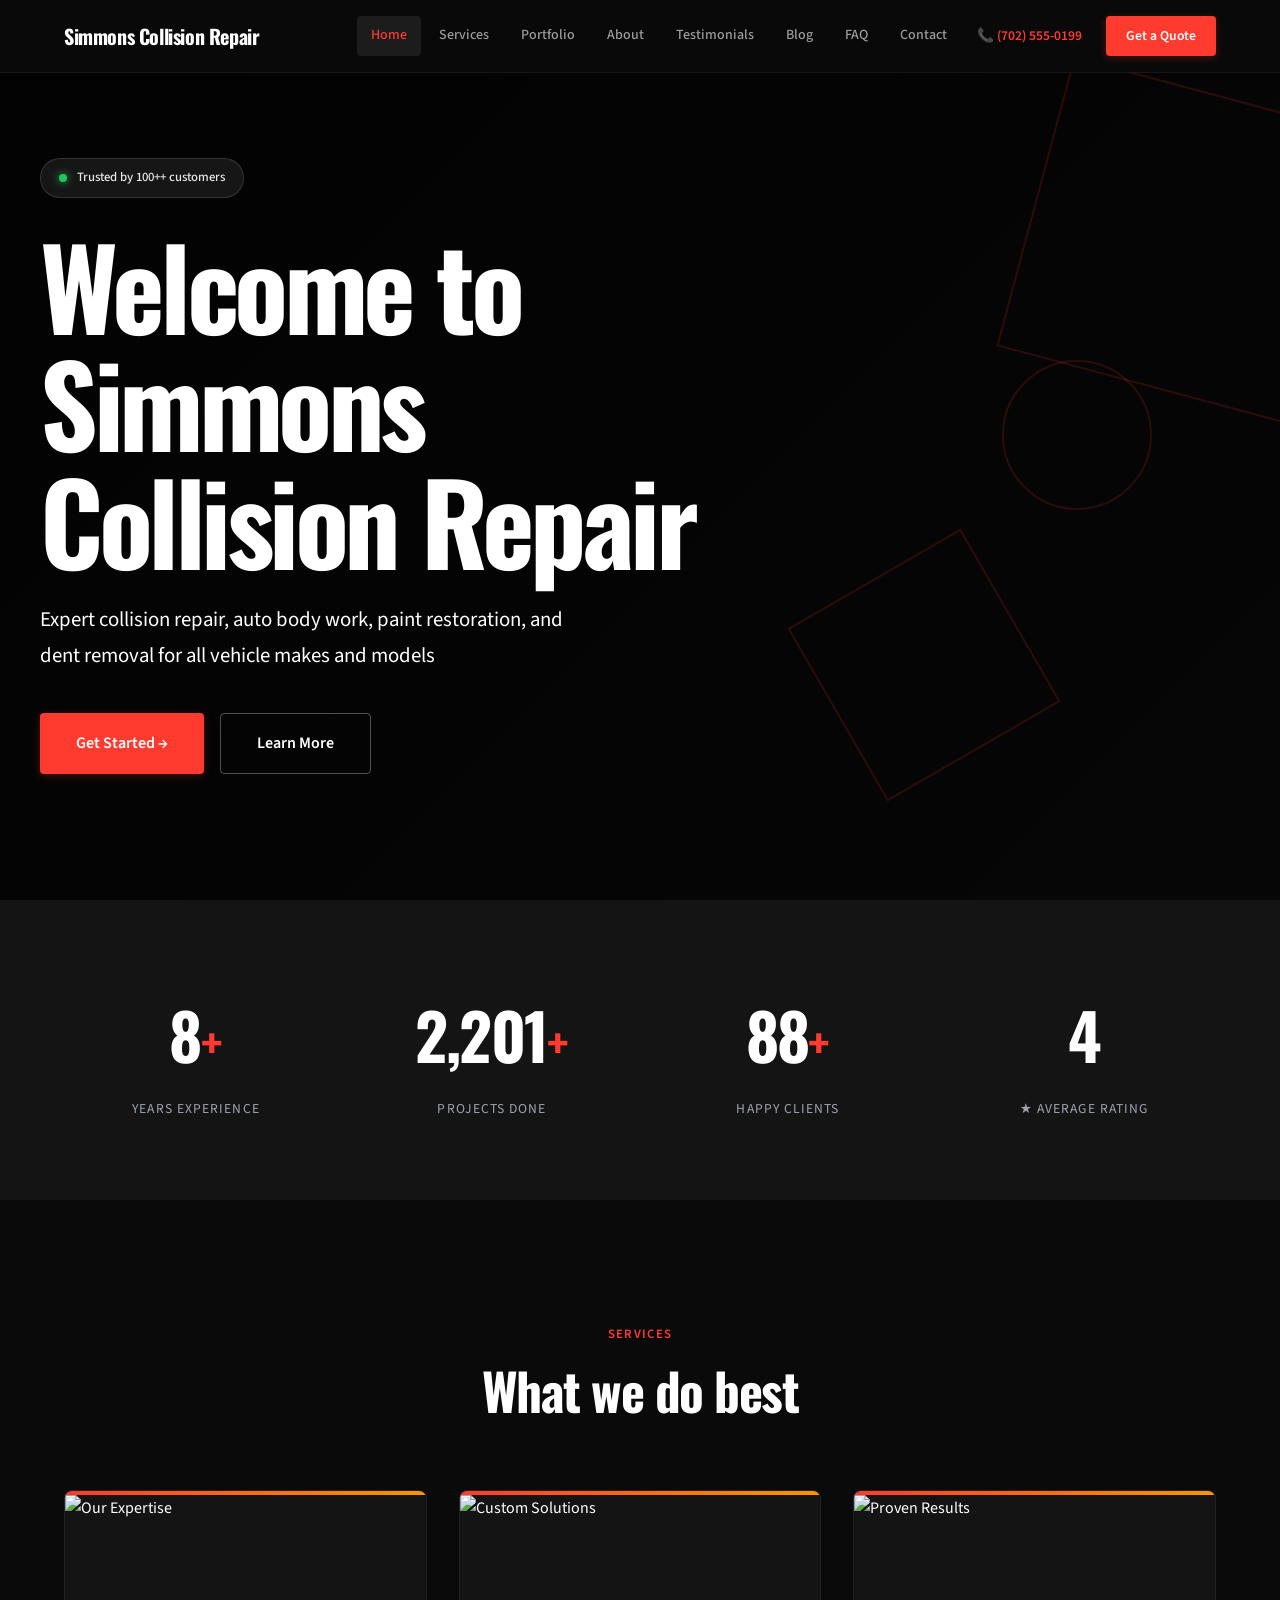
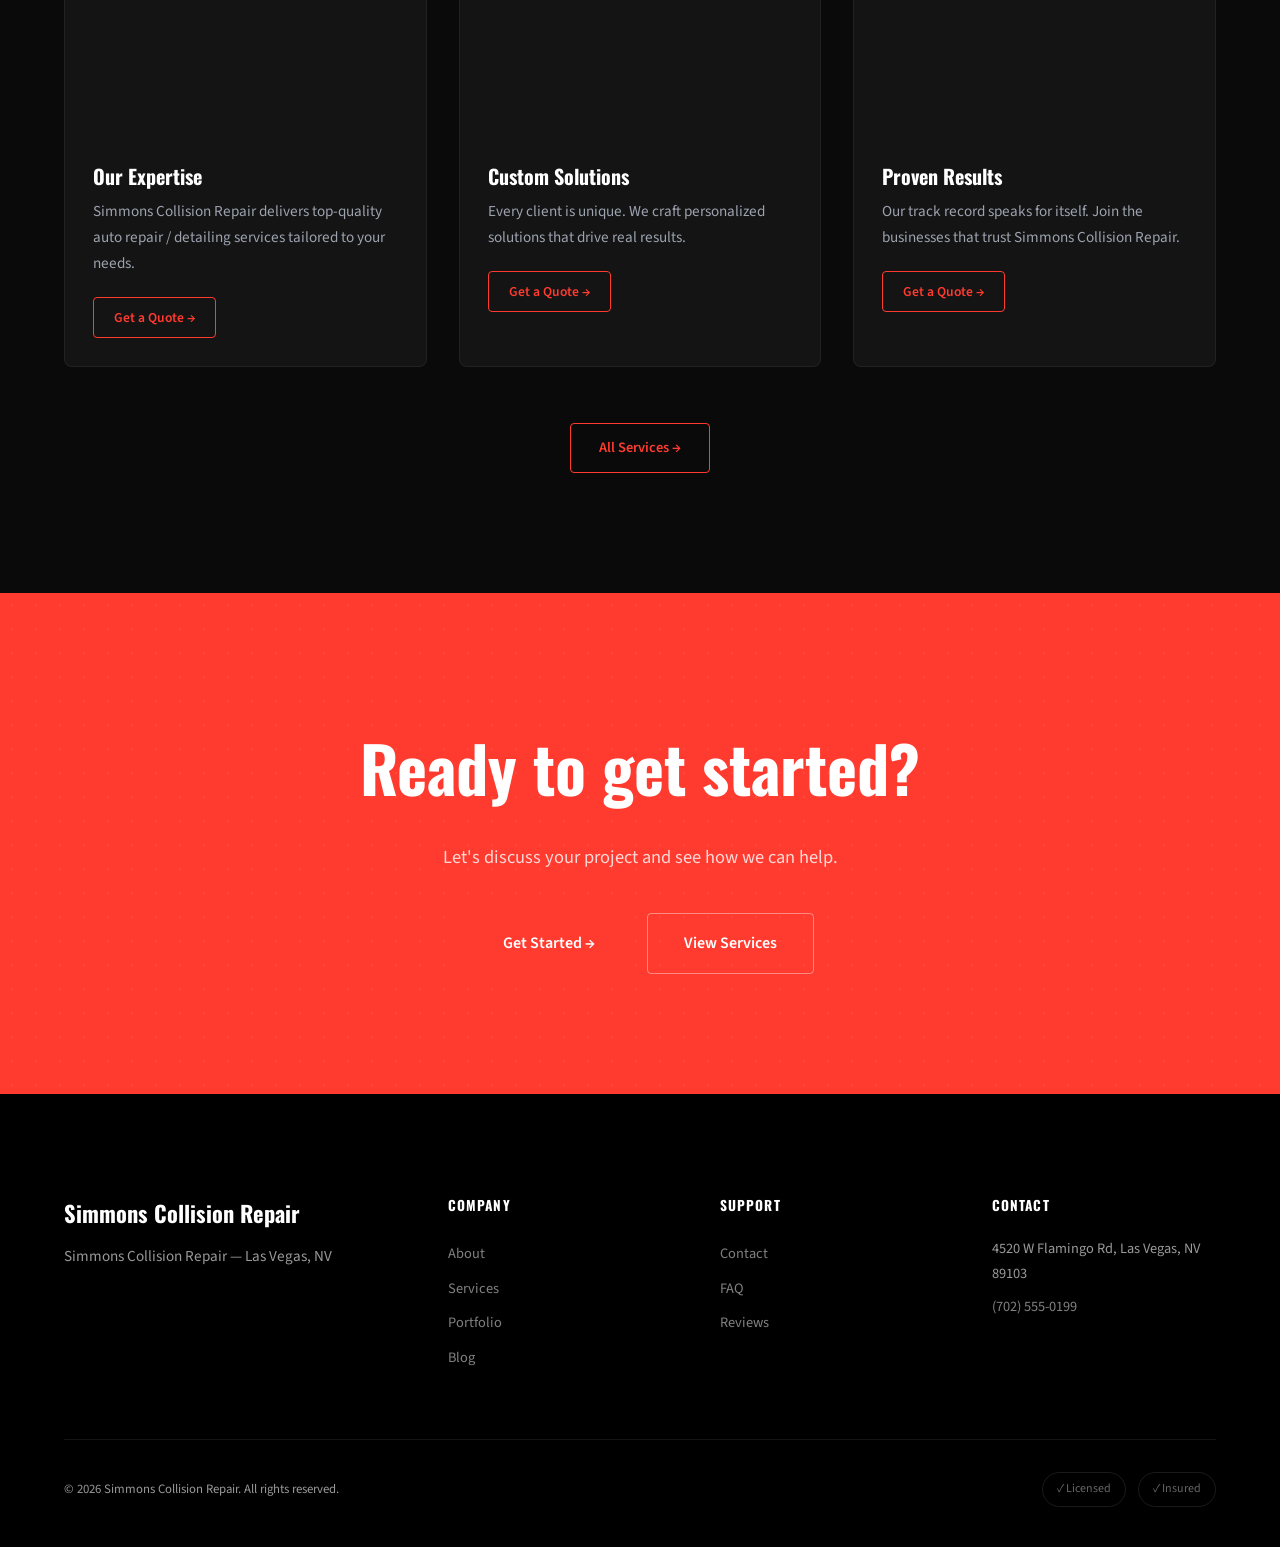
==== index.html @ 761c72a9 "Site build update" ====
<!DOCTYPE html>
<html lang="en" data-personality="bold">
<head>
  <meta charset="UTF-8">
  <meta name="viewport" content="width=device-width, initial-scale=1.0">
  <title>Home | Simmons Collision Repair</title>
  <meta name="description" content="Expert collision repair, auto body work, paint restoration, and dent removal for all vehicle makes and models">
  <meta property="og:title" content="Home | Simmons Collision Repair">
  <meta property="og:description" content="Expert collision repair, auto body work, paint restoration, and dent removal for all vehicle makes and models">
  <meta property="og:image" content="https://images.pexels.com/photos/33814733/pexels-photo-33814733.jpeg?auto=compress&amp;cs=tinysrgb&amp;dpr=2&amp;h=650&amp;w=940">
  <meta property="og:type" content="website">
  <meta name="twitter:card" content="summary_large_image">
  <link rel="preconnect" href="https://fonts.googleapis.com">
  <link rel="preconnect" href="https://fonts.gstatic.com" crossorigin>
  <link href="https://fonts.googleapis.com/css2?family=Oswald:wght@300;400;500;600;700;800;900&family=Source%20Sans%203:wght@300;400;500;600&display=swap" rel="stylesheet">
  <link rel="stylesheet" href="css/styles.css">
  <script type="application/ld+json">
  { "@context":"https://schema.org", "@type":"LocalBusiness",
    "name":"Simmons Collision Repair", "description":"Expert collision repair, auto body work, paint restoration, and dent removal for all vehicle makes and models",
    "address":{"@type":"PostalAddress","streetAddress":"4520 W Flamingo Rd, Las Vegas, NV 89103","addressLocality":"Las Vegas, NV"},"telephone":"(702) 555-0199" }
  </script>
</head>
<body>

  <nav class="nav nav--dark" id="nav">
    <div class="nav__inner">
      <a href="index.html" class="nav__logo">Simmons Collision Repair</a>
      <button class="nav__toggle" id="navToggle" aria-label="Menu">
        <span></span><span></span><span></span>
      </button>
      <div class="nav__menu" id="navMenu">
        <div class="nav__links"><a href="index.html" class="active">Home</a>
            <a href="services.html" class="">Services</a>
            <a href="portfolio.html" class="">Portfolio</a>
            <a href="about.html" class="">About</a>
            <a href="testimonials.html" class="">Testimonials</a>
            <a href="blog.html" class="">Blog</a>
            <a href="faq.html" class="">FAQ</a>
            <a href="contact.html" class="">Contact</a></div>
        <a href="tel:7025550199" class="nav__phone">📞 (702) 555-0199</a>
        <a href="contact.html" class="btn btn--sm btn--primary nav__cta">Get a Quote</a>
      </div>
    </div>
  </nav>

  <section class="hero hero--bold" style="--hero-bg:url('https://images.pexels.com/photos/33814733/pexels-photo-33814733.jpeg?auto=compress&amp;cs=tinysrgb&amp;dpr=2&amp;h=650&amp;w=940')">
    <div class="hero__bg"></div>
    <div class="hero__overlay"></div>
    <div class="hero__geometric"><div></div><div></div><div></div></div>
    <div class="container hero__inner">
      <div class="hero__content">
        <div class="hero__badge reveal"><span class="hero__badge-dot"></span>Trusted by 100++ customers</div>
        <h1 class="hero__title reveal">Welcome to Simmons Collision Repair</h1>
        <p class="hero__subtitle reveal">Expert collision repair, auto body work, paint restoration, and dent removal for all vehicle makes and models</p>
        <div class="hero__actions reveal">
          <a href="contact.html" class="btn btn--primary btn--lg">Get Started →</a>
          <a href="services.html" class="btn btn--ghost btn--lg">Learn More</a>
        </div>
      </div>
    </div>
  </section>

  <section class="stats ">
    <div class="container">
      <div class="stats__grid">
        <div class="stats__item reveal">
          <span class="stats__number" data-count="10">0</span><span class="stats__plus">+</span>
          <span class="stats__label">Years Experience</span>
        </div>
        <div class="stats__item reveal">
          <span class="stats__number" data-count="2500">0</span><span class="stats__plus">+</span>
          <span class="stats__label">Projects Done</span>
        </div>
        <div class="stats__item reveal">
          <span class="stats__number" data-count="100">0</span><span class="stats__plus">+</span>
          <span class="stats__label">Happy Clients</span>
        </div>
        <div class="stats__item reveal">
          <span class="stats__number" data-count="5.0">0</span>
          <span class="stats__label">★ Average Rating</span>
        </div>
      </div>
    </div>
  </section>
  <section class="section">
    <div class="container">
      <div class="section__header"><span class="section__badge reveal">Services</span>
        <h2 class="section__title reveal">What we do best</h2></div>
      <div class="grid grid--3">
            <div class="card reveal">
              <div class="card__accent"></div>
              <img src="https://images.pexels.com/photos/18136808/pexels-photo-18136808.jpeg?auto=compress&amp;cs=tinysrgb&amp;h=350" alt="Our Expertise" class="card__img" loading="lazy">
              <div class="card__body">
                <h3 class="card__title">Our Expertise</h3>
                <p class="card__text">Simmons Collision Repair delivers top-quality auto repair / detailing services tailored to your needs.</p>
                <a href="contact.html" class="btn btn--sm btn--outline">Get a Quote →</a>
              </div>
            </div>
            <div class="card reveal">
              <div class="card__accent"></div>
              <img src="https://images.pexels.com/photos/8986148/pexels-photo-8986148.jpeg?auto=compress&amp;cs=tinysrgb&amp;h=350" alt="Custom Solutions" class="card__img" loading="lazy">
              <div class="card__body">
                <h3 class="card__title">Custom Solutions</h3>
                <p class="card__text">Every client is unique. We craft personalized solutions that drive real results.</p>
                <a href="contact.html" class="btn btn--sm btn--outline">Get a Quote →</a>
              </div>
            </div>
            <div class="card reveal">
              <div class="card__accent"></div>
              <img src="https://images.pexels.com/photos/4294075/pexels-photo-4294075.jpeg?auto=compress&amp;cs=tinysrgb&amp;h=350" alt="Proven Results" class="card__img" loading="lazy">
              <div class="card__body">
                <h3 class="card__title">Proven Results</h3>
                <p class="card__text">Our track record speaks for itself. Join the businesses that trust Simmons Collision Repair.</p>
                <a href="contact.html" class="btn btn--sm btn--outline">Get a Quote →</a>
              </div>
            </div></div>
      <div class="section__cta reveal"><a href="services.html" class="btn btn--outline">All Services →</a></div>
    </div>
  </section>


  <section class="cta-block">
    <div class="cta-block__pattern"></div>
    <div class="container cta-block__inner">
      <h2 class="cta-block__title reveal">Ready to get started?</h2>
      <p class="cta-block__text reveal">Let's discuss your project and see how we can help.</p>
      <div class="cta-block__buttons reveal">
        <a href="contact.html" class="btn btn--primary btn--lg">Get Started →</a>
        <a href="services.html" class="btn btn--outline-white btn--lg">View Services</a>
      </div>
    </div>
  </section>

  <footer class="footer">
    <div class="container">
      <div class="footer__top">
        <div class="footer__brand">
          <a href="index.html" class="footer__logo">Simmons Collision Repair</a>
          <p class="footer__tagline">Simmons Collision Repair — Las Vegas, NV</p>
          
        </div>
        <div class="footer__col">
          <h4>Company</h4>
          <a href="about.html">About</a><a href="services.html">Services</a>
          <a href="portfolio.html">Portfolio</a><a href="blog.html">Blog</a>
        </div>
        <div class="footer__col">
          <h4>Support</h4>
          <a href="contact.html">Contact</a><a href="faq.html">FAQ</a>
          <a href="testimonials.html">Reviews</a>
        </div>
        <div class="footer__col">
          <h4>Contact</h4>
          <p>4520 W Flamingo Rd, Las Vegas, NV 89103</p>
          <p><a href="tel:7025550199" class="footer__phone">(702) 555-0199</a></p>
        </div>
      </div>
      
      <div class="footer__bottom">
        <p>&copy; 2026 Simmons Collision Repair. All rights reserved.</p>
        <div class="footer__badges"><span class="badge">✓ Licensed</span><span class="badge">✓ Insured</span></div>
      </div>
    </div>
  </footer>
  <script src="js/main.js"></script>
</body>
</html>
---- css/styles.css ----
*, *::before, *::after { box-sizing: border-box; margin: 0; padding: 0; }
:root {
  --primary: #FF3B30; --secondary: #1A1A1A; --accent: #FF9500;
  --bg: #0A0A0A; --surface: #141414; --surface-alt: #1E1E1E;
  --text: #FFFFFF; --text-muted: #9CA3AF; --text-light: #6B7280;
  --hero-bg-color: #000000; --hero-text: #FFFFFF;
  --radius: 4px; --radius-lg: 8px;
  --font-display: 'Oswald', system-ui, sans-serif;
  --font-body: 'Source Sans 3', system-ui, sans-serif;
  --display-weight: 900; --body-weight: 400;
  --headline-size: clamp(3.5rem, 9vw, 7rem);
  --section-padding: 120px;
  --transition: 0.3s cubic-bezier(0.4, 0, 0.2, 1);
  --shadow-sm: 0 1px 3px rgba(0,0,0,0.3);
  --shadow-md: 0 4px 16px rgba(0,0,0,0.4);
  --shadow-lg: 0 12px 40px rgba(0,0,0,0.5);
  --shadow-xl: 0 24px 64px rgba(0,0,0,0.6);
}
html { scroll-behavior: smooth; }
body { font-family: var(--font-body); font-weight: var(--body-weight); color: var(--text); background: var(--bg); line-height: 1.7; -webkit-font-smoothing: antialiased; overflow-x: hidden; }
.container { max-width: 1200px; margin: 0 auto; padding: 0 24px; }
.container--sm { max-width: 800px; }

/* NAV */
.nav { position: fixed; top: 0; left: 0; right: 0; z-index: 1000; background: rgba(10,10,10,0.9); backdrop-filter: blur(20px); border-bottom: 1px solid rgba(255,255,255,0.06); transition: var(--transition); }
.nav.scrolled { box-shadow: 0 1px 12px rgba(0,0,0,0.4); }
.nav__inner { max-width: 1200px; margin: 0 auto; padding: 0 24px; display: flex; align-items: center; justify-content: space-between; height: 72px; }
.nav__logo { font-family: var(--font-display); font-weight: var(--display-weight); font-size: 1.25rem; color: #fff; text-decoration: none; letter-spacing: -0.02em; }
.nav__menu { display: flex; align-items: center; gap: 8px; }
.nav__links { display: flex; gap: 4px; }
.nav__links a { font-weight: 500; font-size: 0.875rem; color: rgba(255,255,255,0.6); text-decoration: none; padding: 8px 14px; border-radius: var(--radius); transition: var(--transition); }
.nav__links a:hover { color: #fff; background: rgba(255,255,255,0.06); }
.nav__links a.active { color: var(--primary); background: rgba(255,255,255,0.08); }
.nav__cta { margin-left: 16px; }
.nav__toggle { display: none; flex-direction: column; gap: 5px; background: none; border: none; cursor: pointer; padding: 8px; z-index: 1001; }
.nav__toggle span { display: block; width: 22px; height: 2px; background: #fff; transition: var(--transition); border-radius: 2px; }
.nav__toggle.active span:nth-child(1) { transform: rotate(45deg) translate(5px,5px); }
.nav__toggle.active span:nth-child(2) { opacity: 0; }
.nav__toggle.active span:nth-child(3) { transform: rotate(-45deg) translate(5px,-5px); }

/* HERO BASE */
.hero { min-height: 100vh; display: flex; align-items: center; position: relative; overflow: hidden; padding-top: 72px; }
.hero__bg { position: absolute; inset: 0; background-image: var(--hero-bg); background-size: cover; background-position: center; }
.hero__overlay { position: absolute; inset: 0; background: linear-gradient(135deg, rgba(0,0,0,0.75), rgba(0,0,0,0.4)); }
.hero__inner { position: relative; z-index: 2; padding: 80px 0 120px; width: 100%; }
.hero__content { max-width: 720px; }
.hero__badge { display: inline-flex; align-items: center; gap: 10px; padding: 8px 18px; border-radius: 100px; font-size: 0.8rem; font-weight: 500; margin-bottom: 28px; }
.hero__badge-dot { width: 8px; height: 8px; background: #22c55e; border-radius: 50%; box-shadow: 0 0 8px #22c55e; animation: pulse 2s infinite; }
@keyframes pulse { 0%,100% { opacity:1; } 50% { opacity:0.4; } }
.hero__title { font-family: var(--font-display); font-size: var(--headline-size); font-weight: var(--display-weight); line-height: 1.05; letter-spacing: -0.04em; margin-bottom: 24px; }
.hero__subtitle { font-size: clamp(1.1rem, 2vw, 1.3rem); line-height: 1.7; margin-bottom: 40px; max-width: 560px; }
.hero__actions { display: flex; gap: 16px; flex-wrap: wrap; }
.hero__divider { width: 48px; height: 2px; background: var(--accent); margin-bottom: 24px; }

/* HERO VARIANTS */
.hero--bold .hero__title, .hero--bold .hero__subtitle { color: #fff; }
.hero--bold .hero__badge { background: rgba(255,255,255,0.08); border: 1px solid rgba(255,255,255,0.12); color: rgba(255,255,255,0.9); }
.hero--bold .hero__geometric { position: absolute; inset: 0; z-index: 1; overflow: hidden; }
.hero--bold .hero__geometric div { position: absolute; border: 2px solid var(--primary); opacity: 0.15; }
.hero--bold .hero__geometric div:nth-child(1) { width: 300px; height: 300px; top: 10%; right: -50px; transform: rotate(15deg); }
.hero--bold .hero__geometric div:nth-child(2) { width: 200px; height: 200px; bottom: 15%; right: 20%; transform: rotate(-30deg); }
.hero--bold .hero__geometric div:nth-child(3) { width: 150px; height: 150px; top: 40%; right: 10%; border-radius: 50%; }

.hero--elegant { background: var(--hero-bg-color); min-height: 90vh; }
.hero--elegant .hero__inner--split { display: grid; grid-template-columns: 1fr 1fr; gap: 80px; align-items: center; }
.hero--elegant .hero__title { color: var(--hero-text); font-weight: 600; letter-spacing: -0.03em; }
.hero--elegant .hero__subtitle { color: var(--text-muted); }
.hero--elegant .hero__media img { width: 100%; border-radius: var(--radius-lg); object-fit: cover; aspect-ratio: 3/4; }

.hero--friendly { background: var(--hero-bg-color); }
.hero--friendly .hero__title { color: var(--hero-text); }
.hero--friendly .hero__subtitle { color: var(--text-muted); margin-left: auto; margin-right: auto; }
.hero--friendly .hero__badge { background: var(--surface); border: 1px solid rgba(0,0,0,0.08); color: var(--text); font-size: 1rem; padding: 10px 24px; border-radius: var(--radius-lg); }
.hero--friendly .hero__shapes { position: absolute; inset: 0; overflow: hidden; z-index: 0; }
.hero--friendly .hero__shapes div { position: absolute; border-radius: 50%; opacity: 0.08; }
.hero--friendly .hero__shapes div:nth-child(1) { width: 400px; height: 400px; background: var(--primary); top: -100px; right: -100px; }
.hero--friendly .hero__shapes div:nth-child(2) { width: 300px; height: 300px; background: var(--secondary); bottom: -50px; left: -80px; }
.hero--friendly .hero__shapes div:nth-child(3) { width: 200px; height: 200px; background: var(--accent); top: 50%; left: 60%; }

.hero--modern { background: var(--hero-bg-color); }
.hero--modern .hero__mesh { position: absolute; inset: 0; background: radial-gradient(at 30% 20%, color-mix(in srgb, var(--primary) 8%, transparent) 0%, transparent 60%), radial-gradient(at 70% 80%, color-mix(in srgb, var(--accent) 6%, transparent) 0%, transparent 50%); }
.hero--modern .hero__title { color: var(--hero-text); }
.hero--modern .hero__subtitle { color: var(--text-muted); margin-left: auto; margin-right: auto; }
.hero--modern .hero__badge { background: var(--surface); border: 1px solid rgba(0,0,0,0.08); color: var(--text-muted); }

.hero--trustworthy .hero__title { color: #fff; }
.hero--trustworthy .hero__subtitle { color: rgba(255,255,255,0.8); }
.hero--trustworthy .hero__badges-strip { display: flex; gap: 12px; flex-wrap: wrap; margin-bottom: 28px; }
.trust-badge { background: rgba(255,255,255,0.1); border: 1px solid rgba(255,255,255,0.2); color: rgba(255,255,255,0.9); padding: 6px 16px; border-radius: 4px; font-size: 0.8rem; font-weight: 600; }

.hero--energetic .hero__gradient-overlay { position: absolute; inset: 0; background: linear-gradient(135deg, rgba(220,38,38,0.6), rgba(124,58,237,0.4), rgba(0,0,0,0.8)); }
.hero--energetic .hero__diagonal { position: absolute; bottom: -2px; left: 0; right: 0; height: 120px; background: var(--bg); clip-path: polygon(0 100%, 100% 0, 100% 100%); z-index: 3; }
.hero--energetic .hero__title { color: #fff; text-transform: uppercase; letter-spacing: -0.02em; }
.hero--energetic .hero__subtitle { color: rgba(255,255,255,0.7); }
.hero--energetic .hero__badge { background: rgba(255,255,255,0.08); border: 1px solid rgba(255,255,255,0.15); color: rgba(255,255,255,0.9); letter-spacing: 0.15em; text-transform: uppercase; font-size: 0.75rem; }
.btn--glow { box-shadow: 0 0 30px color-mix(in srgb, var(--primary) 40%, transparent); }
.btn--glow:hover { box-shadow: 0 0 50px color-mix(in srgb, var(--primary) 60%, transparent); }

/* BUTTONS */
.btn { display: inline-flex; align-items: center; justify-content: center; padding: 12px 28px; border-radius: var(--radius); font-family: var(--font-body); font-weight: 600; font-size: 0.9rem; text-decoration: none; transition: all 0.25s; cursor: pointer; border: none; min-height: 44px; white-space: nowrap; }
.btn--sm { padding: 8px 20px; font-size: 0.85rem; min-height: 36px; }
.btn--lg { padding: 16px 36px; font-size: 1rem; min-height: 52px; }
.btn--full { width: 100%; }
.btn--primary { background: var(--primary); color: #fff; box-shadow: 0 2px 8px color-mix(in srgb, var(--primary) 25%, transparent); }
.btn--primary:hover { filter: brightness(1.1); transform: translateY(-2px); box-shadow: 0 8px 24px color-mix(in srgb, var(--primary) 35%, transparent); }
.btn--ghost { background: transparent; color: #fff; border: 1.5px solid rgba(255,255,255,0.3); }
.btn--ghost:hover { background: rgba(255,255,255,0.1); border-color: rgba(255,255,255,0.5); }
.btn--outline { background: transparent; color: var(--primary); border: 1.5px solid var(--primary); }
.btn--outline:hover { background: var(--primary); color: #fff; }
.btn--outline-white { background: transparent; color: #fff; border: 1.5px solid rgba(255,255,255,0.4); }
.btn--outline-white:hover { background: rgba(255,255,255,0.15); border-color: #fff; }

/* SECTIONS */
.section { padding: var(--section-padding) 0; }
.section--alt { background: var(--surface-alt); }
.section__header { text-align: center; max-width: 640px; margin: 0 auto 72px; }
.section__badge { display: inline-block; font-size: 0.8rem; font-weight: 600; text-transform: uppercase; letter-spacing: 0.1em; color: var(--primary); margin-bottom: 16px; }
.section__title { font-family: var(--font-display); font-size: clamp(2.2rem, 4vw, 3.5rem); font-weight: var(--display-weight); letter-spacing: -0.03em; line-height: 1.1; margin-bottom: 20px; }
.section__cta { text-align: center; margin-top: 56px; }
.page-hero { padding: 160px 0 80px; background: var(--surface-alt); border-bottom: 1px solid rgba(255,255,255,0.06); }
.page-hero__title { font-family: var(--font-display); font-size: clamp(2.8rem, 5vw, 4.5rem); font-weight: var(--display-weight); letter-spacing: -0.04em; line-height: 1.05; margin-top: 12px; }
.page-hero__subtitle { color: var(--text-muted); font-size: 1.2rem; margin-top: 16px; max-width: 600px; line-height: 1.7; }

/* GRID */
.grid { display: grid; gap: 32px; }
.grid--2 { grid-template-columns: repeat(auto-fit, minmax(340px, 1fr)); }
.grid--3 { grid-template-columns: repeat(auto-fit, minmax(300px, 1fr)); }

/* CARDS */
.card { background: var(--surface); border-radius: var(--radius-lg); overflow: hidden; border: 1px solid rgba(255,255,255,0.06); transition: transform 0.4s cubic-bezier(0.4,0,0.2,1), box-shadow 0.4s; }
.card:hover { transform: translateY(-8px); box-shadow: var(--shadow-xl); }
.card__accent { height: 4px; background: linear-gradient(90deg, var(--primary), var(--accent)); }
.card__img, .card__img-wrap img { width: 100%; height: 240px; object-fit: cover; display: block; }
.card__body { padding: 28px; }
.card__category { display: inline-block; font-size: 0.75rem; font-weight: 600; text-transform: uppercase; letter-spacing: 0.08em; color: var(--primary); margin-bottom: 12px; }
.card__title { font-family: var(--font-display); font-size: 1.25rem; font-weight: 700; margin-bottom: 10px; line-height: 1.3; }
.card__text { color: var(--text-muted); font-size: 0.95rem; margin-bottom: 20px; line-height: 1.7; }
.card__meta { font-size: 0.8rem; color: var(--text-light); }

/* STATS */
.stats { background: var(--surface); padding: 80px 0; }
.stats--dark { background: #0a0a0a; color: #fff; }
.stats--dark .stats__number { color: #fff; }
.stats--dark .stats__label { color: rgba(255,255,255,0.5); }
.stats__grid { display: grid; grid-template-columns: repeat(4, 1fr); gap: 32px; }
.stats__item { text-align: center; }
.stats__number { font-family: var(--font-display); font-size: clamp(2.5rem, 5vw, 4rem); font-weight: var(--display-weight); letter-spacing: -0.03em; display: inline; }
.stats__plus { font-family: var(--font-display); font-size: clamp(2rem, 4vw, 3rem); font-weight: var(--display-weight); color: var(--primary); }
.stats__label { font-size: 0.85rem; color: var(--text-muted); text-transform: uppercase; letter-spacing: 0.08em; margin-top: 8px; display: block; }

/* TESTIMONIALS */
.testimonials__list { display: grid; gap: 24px; max-width: 800px; margin: 0 auto; }
.testimonial { padding: 36px; background: var(--surface); border-radius: var(--radius-lg); border: 1px solid rgba(255,255,255,0.06); position: relative; transition: transform 0.3s, box-shadow 0.3s; }
.testimonial:hover { transform: translateY(-4px); box-shadow: var(--shadow-lg); }
.testimonial--full { background: var(--surface-alt); }
.testimonial__quote { font-family: Georgia, serif; font-size: 4rem; color: var(--primary); opacity: 0.2; line-height: 1; position: absolute; top: 16px; right: 28px; }
.testimonial__stars { color: var(--accent); font-size: 1rem; margin-bottom: 16px; letter-spacing: 2px; }
.testimonial__text { font-size: 1rem; line-height: 1.7; margin-bottom: 24px; font-style: italic; }
.testimonial__author { display: flex; align-items: center; gap: 14px; }
.testimonial__avatar { width: 44px; height: 44px; border-radius: 50%; background: var(--primary); color: #fff; display: flex; align-items: center; justify-content: center; font-weight: 700; font-size: 1.1rem; }
.testimonial__name { font-weight: 600; font-size: 0.95rem; }
.testimonial__role { font-size: 0.8rem; color: var(--text-muted); }

/* SERVICE DETAIL */
.service-detail__list { display: flex; flex-direction: column; gap: 100px; }
.service-detail { display: grid; grid-template-columns: 1fr 1fr; gap: 64px; align-items: center; }
.service-detail:nth-child(even) { direction: rtl; }
.service-detail:nth-child(even) > * { direction: ltr; }
.service-detail__img img { width: 100%; border-radius: var(--radius-lg); object-fit: cover; aspect-ratio: 4/3; box-shadow: var(--shadow-lg); }
.service-detail__content h2 { font-family: var(--font-display); font-size: 2rem; font-weight: var(--display-weight); margin-bottom: 16px; }
.service-detail__content p { color: var(--text-muted); line-height: 1.8; margin-bottom: 28px; }

/* SPLIT */
.split { display: grid; grid-template-columns: 1fr 1fr; gap: 80px; align-items: center; }
.split--reverse { direction: rtl; }
.split--reverse > * { direction: ltr; }
.split__media img { width: 100%; border-radius: var(--radius-lg); object-fit: cover; aspect-ratio: 4/3; box-shadow: var(--shadow-lg); }
.split__title { font-family: var(--font-display); font-size: clamp(1.8rem, 3vw, 2.5rem); font-weight: var(--display-weight); margin-bottom: 20px; }
.split__text { color: var(--text-muted); line-height: 1.8; margin-bottom: 32px; font-size: 1.05rem; }

/* CTA BLOCK */
.cta-block { background: var(--primary); padding: var(--section-padding) 0; position: relative; overflow: hidden; }
.cta-block__pattern { position: absolute; inset: 0; background-image: radial-gradient(rgba(255,255,255,0.06) 1px, transparent 1px); background-size: 24px 24px; }
.cta-block__inner { position: relative; text-align: center; }
.cta-block__title { font-family: var(--font-display); font-size: clamp(2.5rem, 5vw, 4rem); font-weight: var(--display-weight); color: #fff; margin-bottom: 20px; }
.cta-block__text { color: rgba(255,255,255,0.8); font-size: 1.15rem; max-width: 560px; margin: 0 auto 40px; line-height: 1.7; }
.cta-block__buttons { display: flex; gap: 16px; justify-content: center; flex-wrap: wrap; }

/* FAQ */
.faq__list { display: flex; flex-direction: column; gap: 8px; }
.faq { border: 1px solid rgba(255,255,255,0.08); border-radius: var(--radius-lg); overflow: hidden; }
.faq__question { width: 100%; padding: 22px 28px; display: flex; justify-content: space-between; align-items: center; background: var(--surface); border: none; cursor: pointer; text-align: left; font-family: var(--font-body); font-size: 1rem; font-weight: 600; color: var(--text); transition: background 0.2s; }
.faq__question:hover { background: var(--surface-alt); }
.faq__icon { transition: transform 0.3s; flex-shrink: 0; margin-left: 16px; }
.faq.open .faq__icon { transform: rotate(180deg); }
.faq__answer { max-height: 0; overflow: hidden; transition: max-height 0.4s ease, padding 0.4s ease; background: var(--surface); }
.faq.open .faq__answer { max-height: 300px; padding: 0 28px 22px; }
.faq__answer p { color: var(--text-muted); line-height: 1.7; }

/* CONTACT */
.contact-grid { display: grid; grid-template-columns: 1.3fr 0.7fr; gap: 64px; align-items: start; }
.contact-form { display: flex; flex-direction: column; gap: 20px; }
.form-row { display: grid; grid-template-columns: 1fr 1fr; gap: 20px; }
.form-group { display: flex; flex-direction: column; gap: 8px; }
.form-group label { font-weight: 600; font-size: 0.85rem; }
.form-group input, .form-group textarea { padding: 14px 18px; border: 1.5px solid rgba(255,255,255,0.12); border-radius: var(--radius); font-family: var(--font-body); font-size: 0.95rem; transition: var(--transition); background: var(--surface); color: var(--text); }
.form-group input:focus, .form-group textarea:focus { outline: none; border-color: var(--primary); box-shadow: 0 0 0 4px color-mix(in srgb, var(--primary) 12%, transparent); }
.contact-info { display: flex; flex-direction: column; gap: 20px; }
.contact-info__card { padding: 28px; background: var(--surface); border-radius: var(--radius-lg); border: 1px solid rgba(255,255,255,0.06); }
.contact-info__card h3 { font-family: var(--font-display); font-size: 1rem; font-weight: 700; margin-bottom: 8px; }
.contact-info__card p { color: var(--text-muted); font-size: 0.9rem; margin-bottom: 4px; }
.contact-info__card a { color: var(--primary); text-decoration: none; transition: var(--transition); }
.contact-info__card a:hover { opacity: 0.8; }
.contact-phone { font-family: var(--font-display); font-size: 1.5rem; font-weight: var(--display-weight); color: var(--primary); text-decoration: none; display: block; margin-top: 4px; }
.contact-phone:hover { opacity: 0.8; }
.map-embed { border-radius: var(--radius-lg); overflow: hidden; box-shadow: var(--shadow-lg); }
.nav__phone { font-size: 0.85rem; font-weight: 600; color: var(--primary); text-decoration: none; margin-left: 8px; white-space: nowrap; }
.nav__phone:hover { opacity: 0.8; }
.footer__phone { color: rgba(255,255,255,0.7); text-decoration: none; }
.footer__phone:hover { color: #fff; }
.footer__website a { color: rgba(255,255,255,0.5); text-decoration: none; font-size: 0.9rem; }
.footer__website a:hover { color: #fff; }
.footer__hours { border-top: 1px solid rgba(255,255,255,0.08); padding-top: 32px; margin-bottom: 32px; display: grid; grid-template-columns: repeat(auto-fit, minmax(200px, 1fr)); gap: 8px; }
.footer__hours h4 { grid-column: 1 / -1; color: #fff; font-family: var(--font-display); font-size: 0.85rem; text-transform: uppercase; letter-spacing: 0.08em; margin-bottom: 8px; font-weight: 700; }
.footer__hours p { color: rgba(255,255,255,0.5); font-size: 0.85rem; }
.split__website { margin-bottom: 20px; }
.split__website a { color: var(--primary); text-decoration: none; font-weight: 500; }
.split__website a:hover { opacity: 0.8; }
.empty-state { text-align: center; padding: 80px 20px; }
.empty-state h2 { font-family: var(--font-display); font-size: 1.8rem; margin-bottom: 16px; }

/* PRICING */
.pricing-section { background: var(--surface-alt); }
.pricing__grid { display: grid; grid-template-columns: repeat(auto-fit, minmax(320px, 1fr)); gap: 32px; max-width: 860px; margin: 0 auto; }
.pricing__card { background: var(--surface); border: 1px solid rgba(255,255,255,0.08); border-radius: var(--radius-lg); padding: 40px 32px; display: flex; flex-direction: column; position: relative; transition: transform 0.3s, box-shadow 0.3s; }
.pricing__card:hover { transform: translateY(-4px); box-shadow: var(--shadow-lg); }
.pricing__card--featured { border: 2px solid var(--primary); box-shadow: var(--shadow-md); }
.pricing__badge { position: absolute; top: -14px; left: 50%; transform: translateX(-50%); background: var(--primary); color: #fff; font-size: 0.75rem; font-weight: 700; text-transform: uppercase; letter-spacing: 0.08em; padding: 6px 20px; border-radius: 100px; white-space: nowrap; }
.pricing__header { text-align: center; margin-bottom: 32px; padding-bottom: 32px; border-bottom: 1px solid rgba(255,255,255,0.06); }
.pricing__plan { font-family: var(--font-display); font-size: 1.1rem; font-weight: 700; text-transform: uppercase; letter-spacing: 0.05em; color: var(--text-muted); margin-bottom: 16px; }
.pricing__price { display: flex; align-items: flex-start; justify-content: center; gap: 2px; }
.pricing__currency { font-family: var(--font-display); font-size: 1.5rem; font-weight: 700; margin-top: 8px; }
.pricing__amount { font-family: var(--font-display); font-size: 4rem; font-weight: var(--display-weight); letter-spacing: -0.03em; line-height: 1; }
.pricing__period { font-size: 0.85rem; color: var(--text-muted); margin-top: 8px; }
.pricing__features { list-style: none; flex: 1; margin-bottom: 32px; display: flex; flex-direction: column; gap: 12px; }
.pricing__features li { font-size: 0.95rem; color: var(--text-muted); padding-left: 4px; }
.pricing__retainer { text-align: center; margin-top: 40px; font-size: 0.9rem; color: var(--text-muted); }
.pricing__retainer a { color: var(--primary); text-decoration: none; font-weight: 600; }
.pricing__retainer a:hover { opacity: 0.8; }
.empty-state p { color: var(--text-muted); margin-bottom: 32px; }

/* FOOTER */
.footer { background: #000; color: rgba(255,255,255,0.6); padding: 100px 0 40px; }
.footer__top { display: grid; grid-template-columns: 1.5fr 1fr 1fr 1fr; gap: 48px; margin-bottom: 64px; }
.footer__logo { font-family: var(--font-display); color: #fff; font-size: 1.4rem; font-weight: var(--display-weight); text-decoration: none; display: block; margin-bottom: 12px; }
.footer__tagline { font-size: 0.95rem; margin-bottom: 24px; }
.footer__col h4 { color: #fff; font-family: var(--font-display); font-size: 0.85rem; text-transform: uppercase; letter-spacing: 0.08em; margin-bottom: 20px; font-weight: 700; }
.footer__col a { display: block; color: rgba(255,255,255,0.5); text-decoration: none; padding: 5px 0; font-size: 0.9rem; transition: color 0.2s; }
.footer__col a:hover { color: #fff; }
.footer__col p { font-size: 0.9rem; margin-bottom: 4px; }
.footer__bottom { border-top: 1px solid rgba(255,255,255,0.08); padding-top: 32px; display: flex; justify-content: space-between; align-items: center; flex-wrap: wrap; gap: 16px; }
.footer__bottom p { font-size: 0.8rem; }
.footer__badges { display: flex; gap: 12px; }
.badge { font-size: 0.75rem; color: rgba(255,255,255,0.4); padding: 6px 14px; border: 1px solid rgba(255,255,255,0.1); border-radius: 100px; }

/* ANIMATIONS */
.reveal { opacity: 0; transform: translateY(32px); transition: opacity 0.8s cubic-bezier(0.16,1,0.3,1), transform 0.8s cubic-bezier(0.16,1,0.3,1); }
.reveal.visible { opacity: 1; transform: translateY(0); }
.reveal:nth-child(2) { transition-delay: 0.1s; }
.reveal:nth-child(3) { transition-delay: 0.2s; }

/* RESPONSIVE */
@media (max-width: 1024px) { .stats__grid { grid-template-columns: repeat(2, 1fr); gap: 48px; } .footer__top { grid-template-columns: 1fr 1fr; } }
@media (max-width: 768px) {
  .nav__toggle { display: flex; }
  .nav__menu { position: fixed; top: 0; right: 0; bottom: 0; width: 300px; background: var(--surface); flex-direction: column; padding: 96px 32px 32px; transform: translateX(100%); transition: transform 0.4s cubic-bezier(0.4,0,0.2,1); box-shadow: -8px 0 32px rgba(0,0,0,0.2); z-index: 999; }
  .nav__menu.open { transform: translateX(0); }
  .nav__links { flex-direction: column; gap: 4px; }
  .nav__links a { padding: 14px 16px; font-size: 1rem; }
  .nav__cta { margin-left: 0; margin-top: 16px; width: 100%; text-align: center; }
  .hero__inner--split { grid-template-columns: 1fr !important; gap: 40px !important; }
  .hero__media { order: -1; }
  .hero__actions { flex-direction: column; }
  .hero__actions .btn { width: 100%; }
  .hero--energetic .hero__diagonal { height: 60px; }
  .stats__grid { grid-template-columns: repeat(2, 1fr); gap: 32px; }
  .grid--2, .grid--3 { grid-template-columns: 1fr; }
  .split, .split--reverse { grid-template-columns: 1fr; direction: ltr; gap: 40px; }
  .service-detail { grid-template-columns: 1fr; gap: 32px; }
  .service-detail:nth-child(even) { direction: ltr; }
  .contact-grid { grid-template-columns: 1fr; }
  .form-row { grid-template-columns: 1fr; }
  .footer__top { grid-template-columns: 1fr; gap: 40px; }
  .footer__bottom { flex-direction: column; text-align: center; }
  .page-hero { padding: 120px 0 60px; }
  .section { padding: 80px 0; }
}
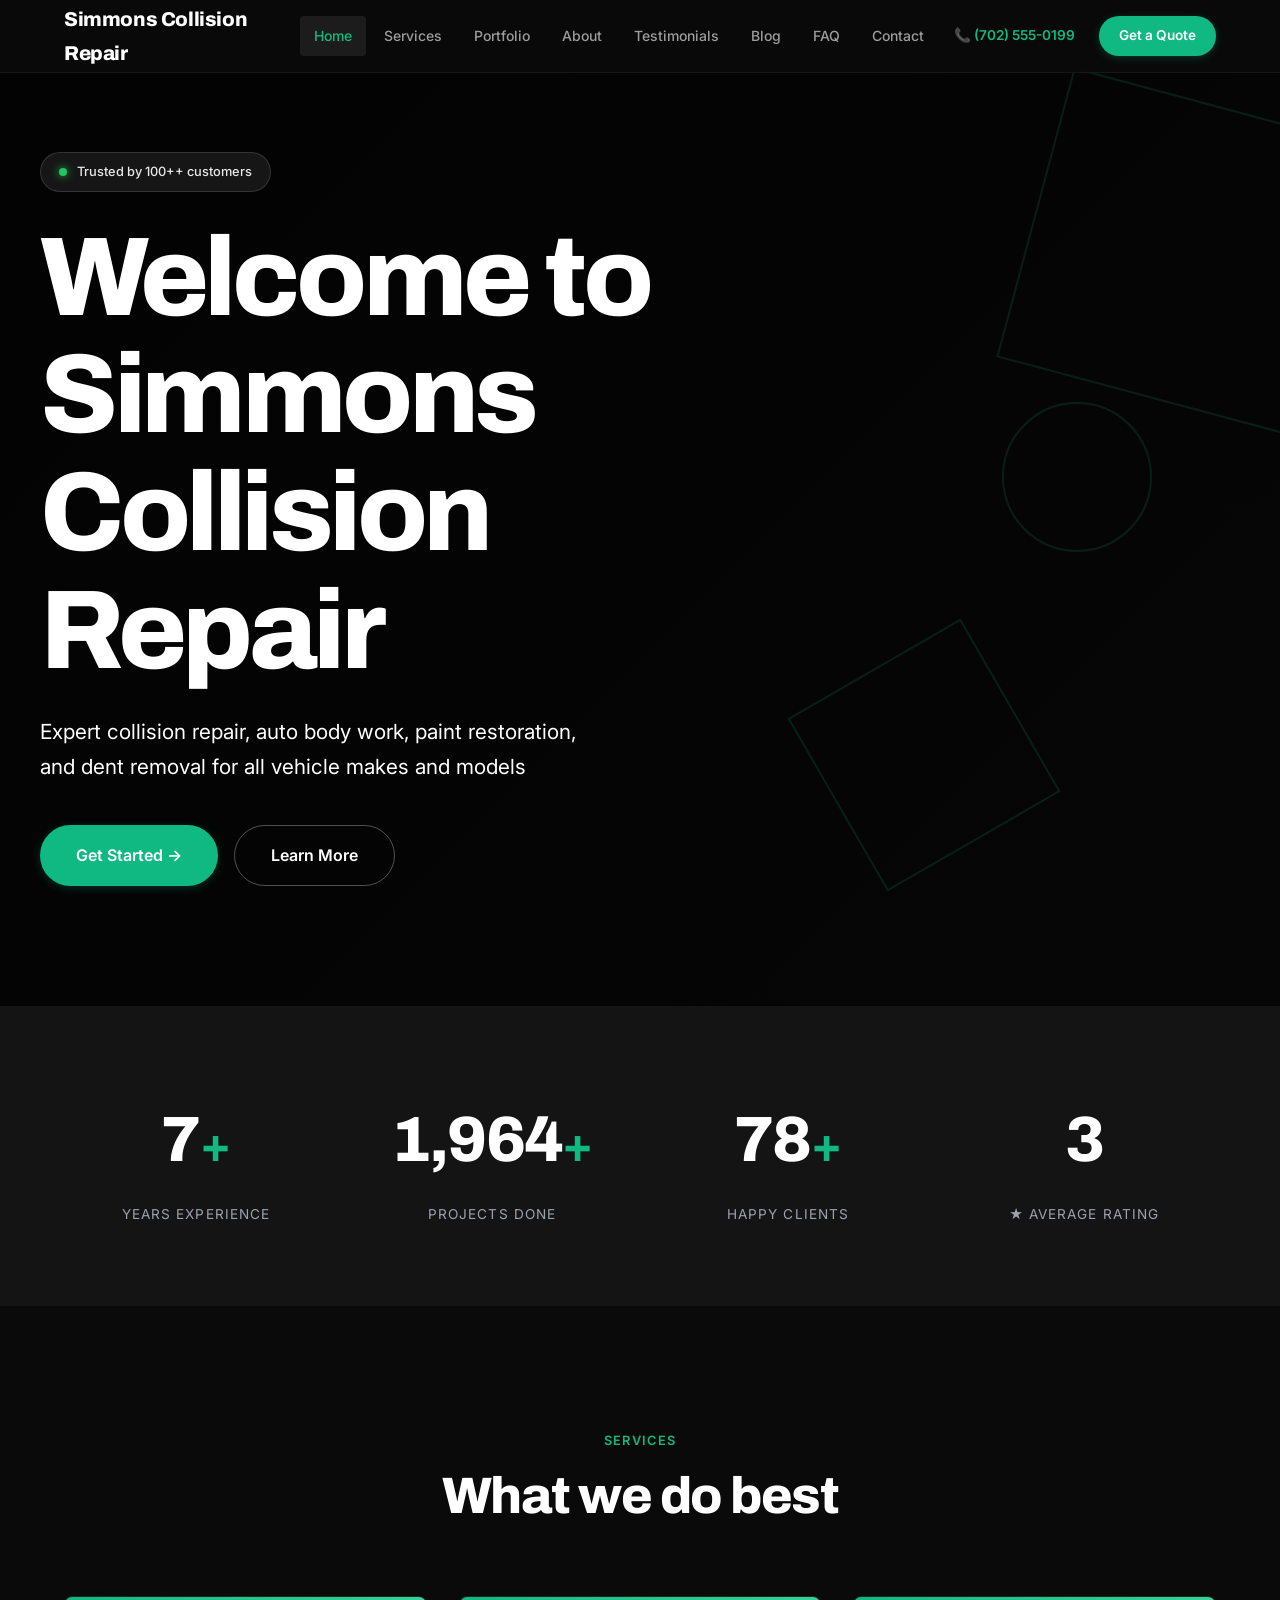
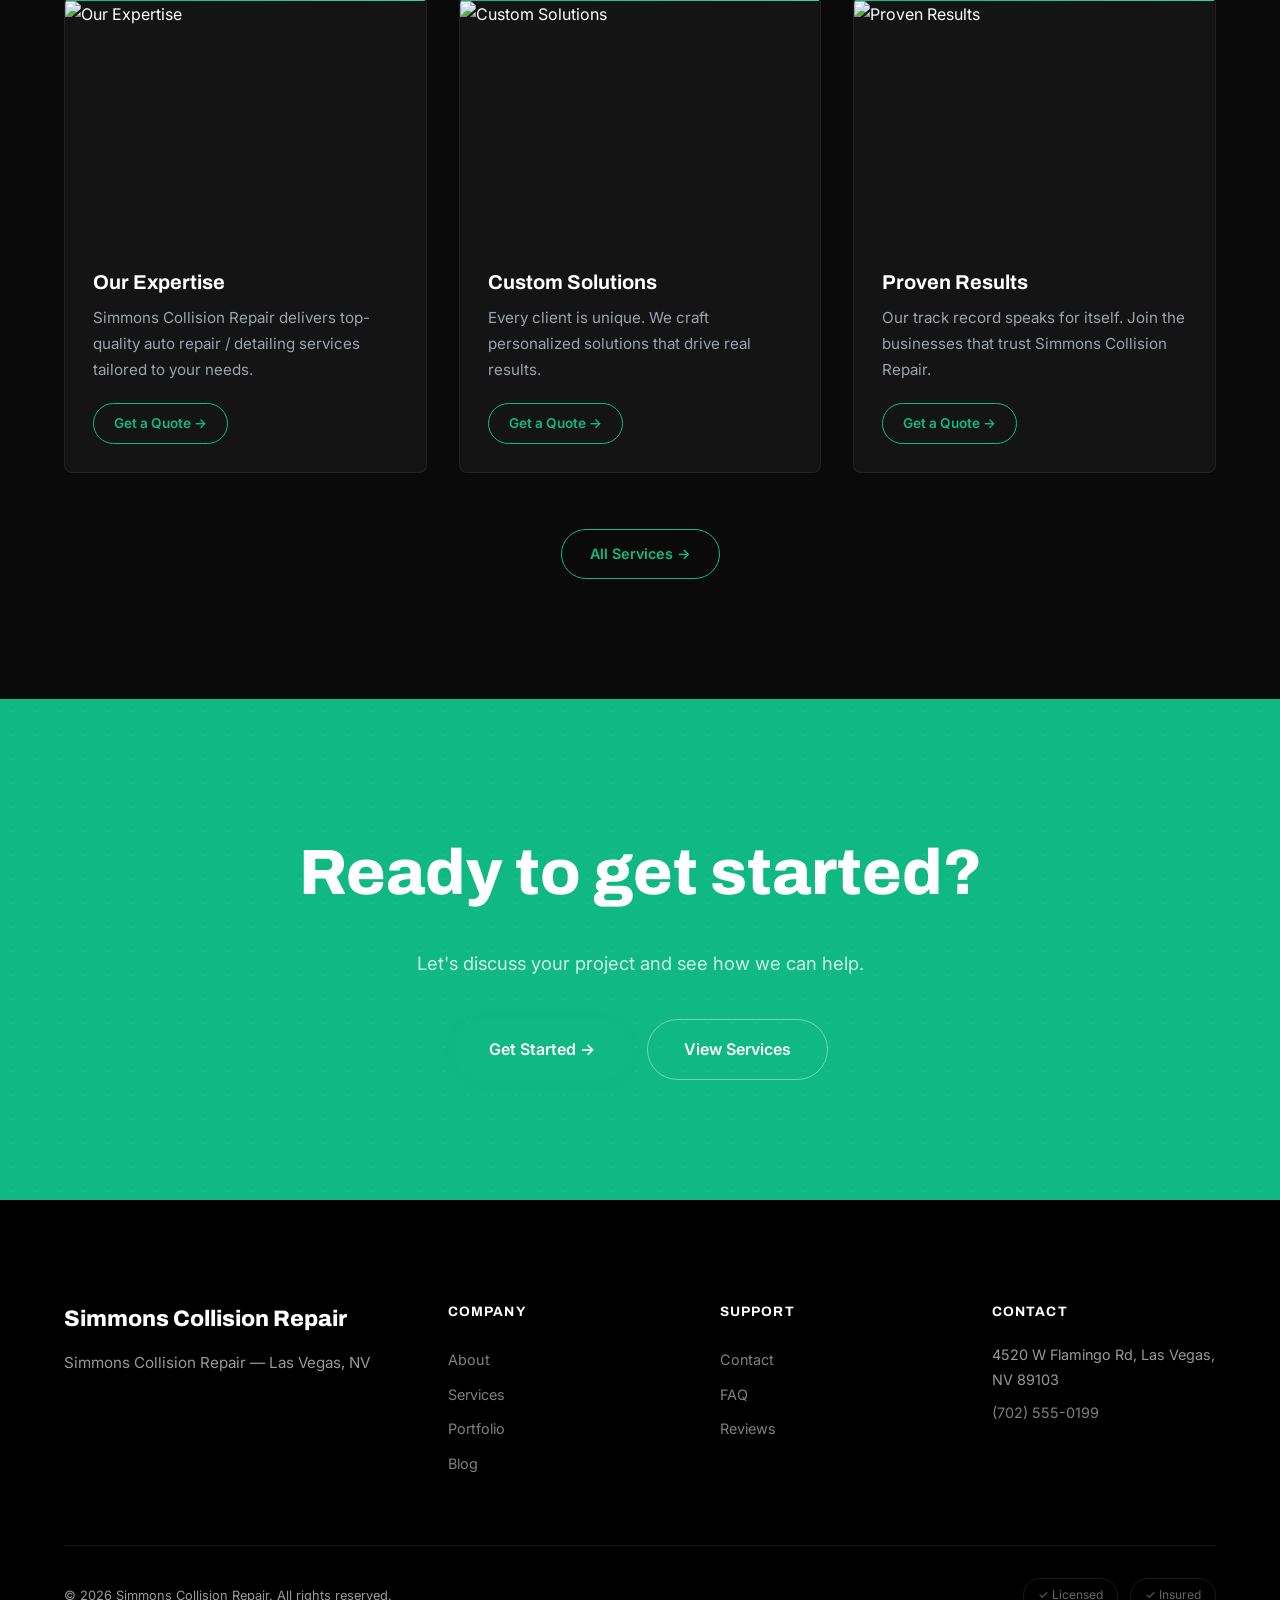
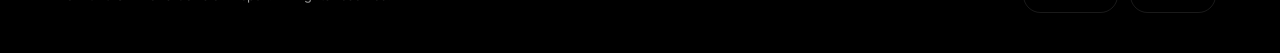
==== commit 5f1af180: "Site build update" ====
--- a/index.html
+++ b/index.html
@@ -7,12 +7,12 @@
   <meta name="description" content="Expert collision repair, auto body work, paint restoration, and dent removal for all vehicle makes and models">
   <meta property="og:title" content="Home | Simmons Collision Repair">
   <meta property="og:description" content="Expert collision repair, auto body work, paint restoration, and dent removal for all vehicle makes and models">
-  <meta property="og:image" content="https://images.pexels.com/photos/33814733/pexels-photo-33814733.jpeg?auto=compress&amp;cs=tinysrgb&amp;dpr=2&amp;h=650&amp;w=940">
+  <meta property="og:image" content="https://images.pexels.com/photos/4116224/pexels-photo-4116224.jpeg?auto=compress&amp;cs=tinysrgb&amp;dpr=2&amp;h=650&amp;w=940">
   <meta property="og:type" content="website">
   <meta name="twitter:card" content="summary_large_image">
   <link rel="preconnect" href="https://fonts.googleapis.com">
   <link rel="preconnect" href="https://fonts.gstatic.com" crossorigin>
-  <link href="https://fonts.googleapis.com/css2?family=Oswald:wght@300;400;500;600;700;800;900&family=Source%20Sans%203:wght@300;400;500;600&display=swap" rel="stylesheet">
+  <link href="https://fonts.googleapis.com/css2?family=Archivo:wght@300;400;500;600;700;800;900&family=Inter:wght@300;400;500;600&display=swap" rel="stylesheet">
   <link rel="stylesheet" href="css/styles.css">
   <script type="application/ld+json">
   { "@context":"https://schema.org", "@type":"LocalBusiness",
@@ -43,7 +43,7 @@
     </div>
   </nav>
 
-  <section class="hero hero--bold" style="--hero-bg:url('https://images.pexels.com/photos/33814733/pexels-photo-33814733.jpeg?auto=compress&amp;cs=tinysrgb&amp;dpr=2&amp;h=650&amp;w=940')">
+  <section class="hero hero--bold" style="--hero-bg:url('https://images.pexels.com/photos/4116224/pexels-photo-4116224.jpeg?auto=compress&amp;cs=tinysrgb&amp;dpr=2&amp;h=650&amp;w=940')">
     <div class="hero__bg"></div>
     <div class="hero__overlay"></div>
     <div class="hero__geometric"><div></div><div></div><div></div></div>
@@ -89,7 +89,7 @@
       <div class="grid grid--3">
             <div class="card reveal">
               <div class="card__accent"></div>
-              <img src="https://images.pexels.com/photos/18136808/pexels-photo-18136808.jpeg?auto=compress&amp;cs=tinysrgb&amp;h=350" alt="Our Expertise" class="card__img" loading="lazy">
+              <img src="https://images.pexels.com/photos/7951537/pexels-photo-7951537.jpeg?auto=compress&amp;cs=tinysrgb&amp;h=350" alt="Our Expertise" class="card__img" loading="lazy">
               <div class="card__body">
                 <h3 class="card__title">Our Expertise</h3>
                 <p class="card__text">Simmons Collision Repair delivers top-quality auto repair / detailing services tailored to your needs.</p>
@@ -98,7 +98,7 @@
             </div>
             <div class="card reveal">
               <div class="card__accent"></div>
-              <img src="https://images.pexels.com/photos/8986148/pexels-photo-8986148.jpeg?auto=compress&amp;cs=tinysrgb&amp;h=350" alt="Custom Solutions" class="card__img" loading="lazy">
+              <img src="https://images.pexels.com/photos/29198156/pexels-photo-29198156.jpeg?auto=compress&amp;cs=tinysrgb&amp;h=350" alt="Custom Solutions" class="card__img" loading="lazy">
               <div class="card__body">
                 <h3 class="card__title">Custom Solutions</h3>
                 <p class="card__text">Every client is unique. We craft personalized solutions that drive real results.</p>
@@ -107,7 +107,7 @@
             </div>
             <div class="card reveal">
               <div class="card__accent"></div>
-              <img src="https://images.pexels.com/photos/4294075/pexels-photo-4294075.jpeg?auto=compress&amp;cs=tinysrgb&amp;h=350" alt="Proven Results" class="card__img" loading="lazy">
+              <img src="https://images.pexels.com/photos/8478247/pexels-photo-8478247.jpeg?auto=compress&amp;cs=tinysrgb&amp;h=350" alt="Proven Results" class="card__img" loading="lazy">
               <div class="card__body">
                 <h3 class="card__title">Proven Results</h3>
                 <p class="card__text">Our track record speaks for itself. Join the businesses that trust Simmons Collision Repair.</p>
--- a/css/styles.css
+++ b/css/styles.css
@@ -1,16 +1,21 @@
 *, *::before, *::after { box-sizing: border-box; margin: 0; padding: 0; }
 :root {
-  --primary: #FF3B30; --secondary: #1A1A1A; --accent: #FF9500;
+  --primary: #10B981; --secondary: #064E3B; --accent: #34D399;
   --bg: #0A0A0A; --surface: #141414; --surface-alt: #1E1E1E;
   --text: #FFFFFF; --text-muted: #9CA3AF; --text-light: #6B7280;
   --hero-bg-color: #000000; --hero-text: #FFFFFF;
   --radius: 4px; --radius-lg: 8px;
-  --font-display: 'Oswald', system-ui, sans-serif;
-  --font-body: 'Source Sans 3', system-ui, sans-serif;
-  --display-weight: 900; --body-weight: 400;
+  --font-display: 'Archivo', system-ui, sans-serif;
+  --font-body: 'Inter', system-ui, sans-serif;
+  --display-weight: 800; --body-weight: 400;
   --headline-size: clamp(3.5rem, 9vw, 7rem);
   --section-padding: 120px;
   --transition: 0.3s cubic-bezier(0.4, 0, 0.2, 1);
+  --btn-radius: 100px;
+  --reveal-duration: 0.6s;
+  --reveal-distance: 24px;
+  --stagger-delay: 0.08s;
+  --reveal-easing: cubic-bezier(0.16, 1, 0.3, 1);
   --shadow-sm: 0 1px 3px rgba(0,0,0,0.3);
   --shadow-md: 0 4px 16px rgba(0,0,0,0.4);
   --shadow-lg: 0 12px 40px rgba(0,0,0,0.5);
@@ -97,7 +102,7 @@
 .btn--glow:hover { box-shadow: 0 0 50px color-mix(in srgb, var(--primary) 60%, transparent); }
 
 /* BUTTONS */
-.btn { display: inline-flex; align-items: center; justify-content: center; padding: 12px 28px; border-radius: var(--radius); font-family: var(--font-body); font-weight: 600; font-size: 0.9rem; text-decoration: none; transition: all 0.25s; cursor: pointer; border: none; min-height: 44px; white-space: nowrap; }
+.btn { display: inline-flex; align-items: center; justify-content: center; padding: 12px 28px; border-radius: var(--btn-radius); font-family: var(--font-body); font-weight: 600; font-size: 0.9rem; text-decoration: none; transition: all 0.25s; cursor: pointer; border: none; min-height: 44px; white-space: nowrap; }
 .btn--sm { padding: 8px 20px; font-size: 0.85rem; min-height: 36px; }
 .btn--lg { padding: 16px 36px; font-size: 1rem; min-height: 52px; }
 .btn--full { width: 100%; }
@@ -264,10 +269,11 @@
 .badge { font-size: 0.75rem; color: rgba(255,255,255,0.4); padding: 6px 14px; border: 1px solid rgba(255,255,255,0.1); border-radius: 100px; }
 
 /* ANIMATIONS */
-.reveal { opacity: 0; transform: translateY(32px); transition: opacity 0.8s cubic-bezier(0.16,1,0.3,1), transform 0.8s cubic-bezier(0.16,1,0.3,1); }
+.reveal { opacity: 0; transform: translateY(var(--reveal-distance)); transition: opacity var(--reveal-duration) var(--reveal-easing), transform var(--reveal-duration) var(--reveal-easing); }
 .reveal.visible { opacity: 1; transform: translateY(0); }
-.reveal:nth-child(2) { transition-delay: 0.1s; }
-.reveal:nth-child(3) { transition-delay: 0.2s; }
+.reveal:nth-child(2) { transition-delay: var(--stagger-delay); }
+.reveal:nth-child(3) { transition-delay: calc(var(--stagger-delay) * 2); }
+.reveal:nth-child(4) { transition-delay: calc(var(--stagger-delay) * 3); }
 
 /* RESPONSIVE */
 @media (max-width: 1024px) { .stats__grid { grid-template-columns: repeat(2, 1fr); gap: 48px; } .footer__top { grid-template-columns: 1fr 1fr; } }
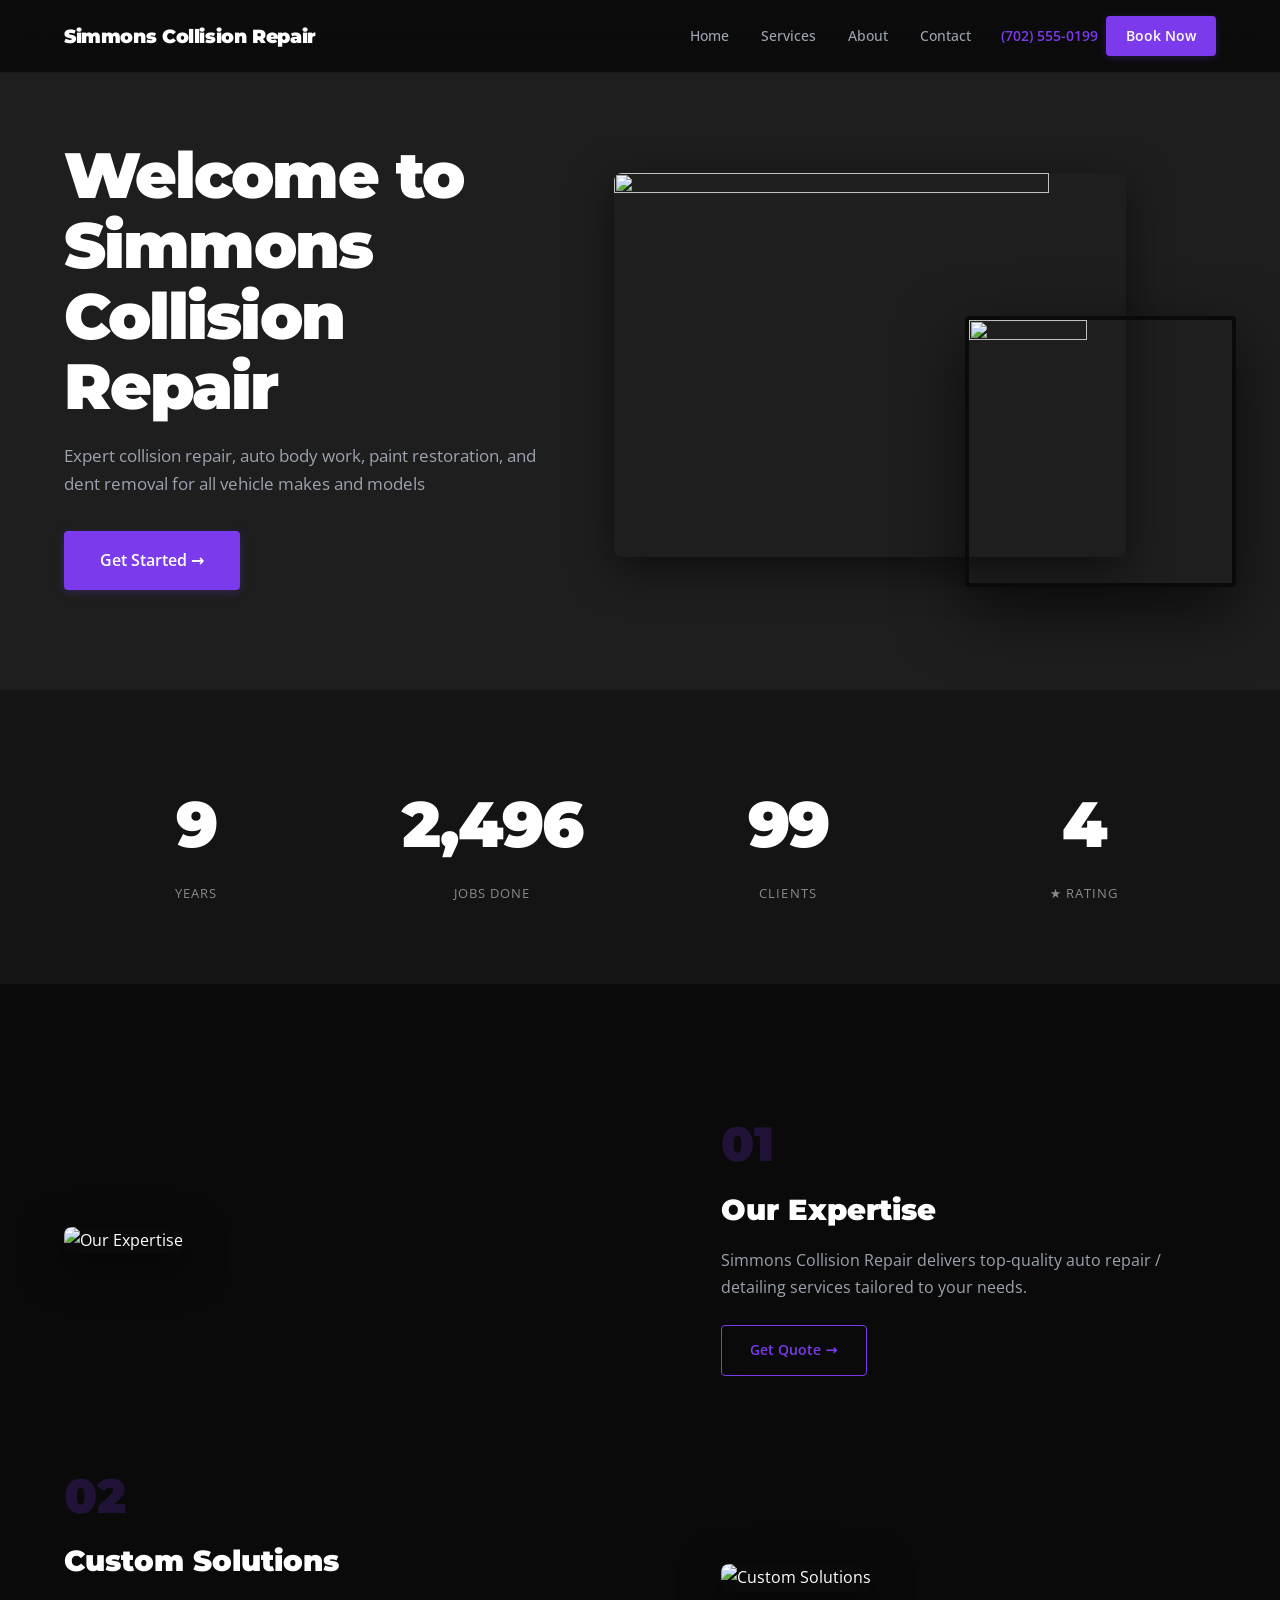
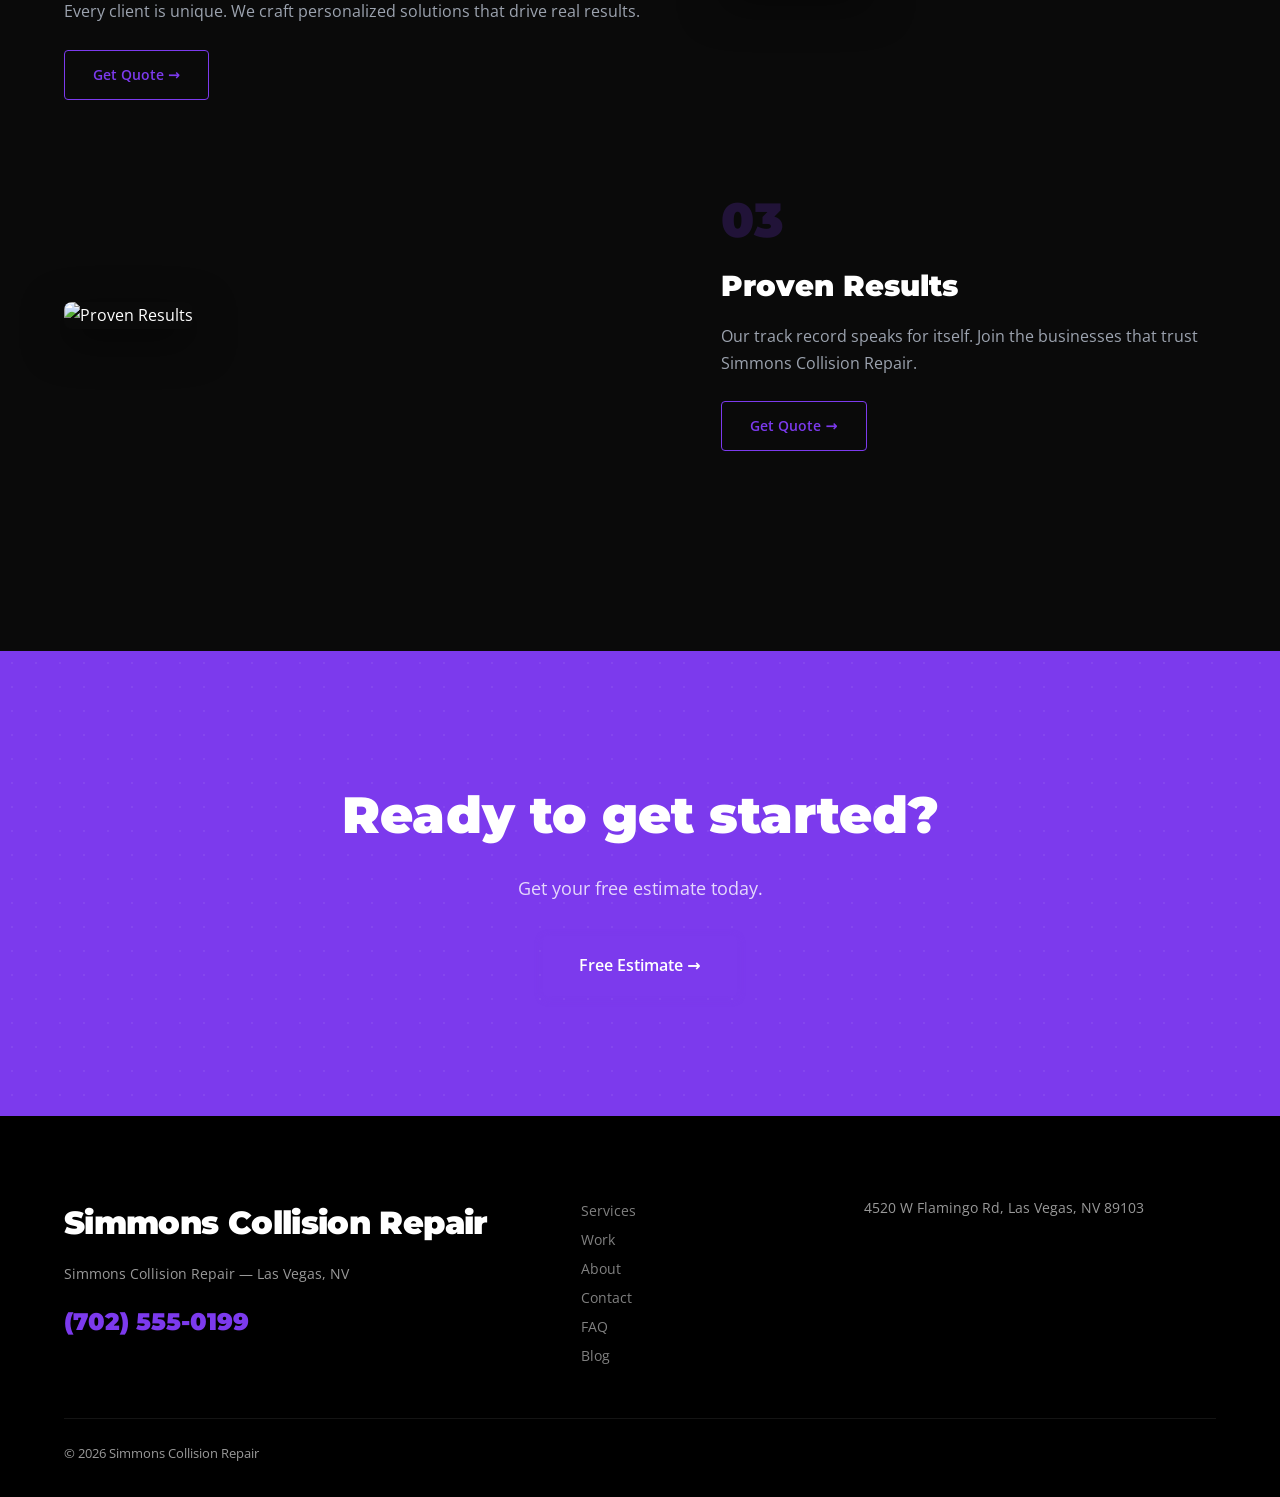
==== commit 15f9a05f: "Site build update" ====
--- a/index.html
+++ b/index.html
@@ -1,167 +1,68 @@
 <!DOCTYPE html>
-<html lang="en" data-personality="bold">
+<html lang="en" data-variant="D">
 <head>
-  <meta charset="UTF-8">
-  <meta name="viewport" content="width=device-width, initial-scale=1.0">
+  <meta charset="UTF-8"><meta name="viewport" content="width=device-width, initial-scale=1.0">
   <title>Home | Simmons Collision Repair</title>
   <meta name="description" content="Expert collision repair, auto body work, paint restoration, and dent removal for all vehicle makes and models">
   <meta property="og:title" content="Home | Simmons Collision Repair">
   <meta property="og:description" content="Expert collision repair, auto body work, paint restoration, and dent removal for all vehicle makes and models">
-  <meta property="og:image" content="https://images.pexels.com/photos/4116224/pexels-photo-4116224.jpeg?auto=compress&amp;cs=tinysrgb&amp;dpr=2&amp;h=650&amp;w=940">
-  <meta property="og:type" content="website">
-  <meta name="twitter:card" content="summary_large_image">
+  <meta property="og:image" content="https://images.pexels.com/photos/37163499/pexels-photo-37163499.jpeg?auto=compress&amp;cs=tinysrgb&amp;dpr=2&amp;h=650&amp;w=940">
+  <meta property="og:type" content="website"><meta name="twitter:card" content="summary_large_image">
   <link rel="preconnect" href="https://fonts.googleapis.com">
   <link rel="preconnect" href="https://fonts.gstatic.com" crossorigin>
-  <link href="https://fonts.googleapis.com/css2?family=Archivo:wght@300;400;500;600;700;800;900&family=Inter:wght@300;400;500;600&display=swap" rel="stylesheet">
+  <link href="https://fonts.googleapis.com/css2?family=Montserrat:wght@300;400;500;600;700;800;900&family=Open%20Sans:wght@300;400;500;600&display=swap" rel="stylesheet">
   <link rel="stylesheet" href="css/styles.css">
   <script type="application/ld+json">
-  { "@context":"https://schema.org", "@type":"LocalBusiness",
-    "name":"Simmons Collision Repair", "description":"Expert collision repair, auto body work, paint restoration, and dent removal for all vehicle makes and models",
-    "address":{"@type":"PostalAddress","streetAddress":"4520 W Flamingo Rd, Las Vegas, NV 89103","addressLocality":"Las Vegas, NV"},"telephone":"(702) 555-0199" }
-  </script>
+  {"@context":"https://schema.org","@type":"LocalBusiness","name":"Simmons Collision Repair","description":"Expert collision repair, auto body work, paint restoration, and dent removal for all vehicle makes and models","address":{"@type":"PostalAddress","streetAddress":"4520 W Flamingo Rd, Las Vegas, NV 89103","addressLocality":"Las Vegas, NV"},"telephone":"(702) 555-0199"}</script>
 </head>
 <body>
+<nav class="nav nav--minimal" id="nav"><div class="nav--wide">
+      <a href="index.html" class="nav__logo">Simmons Collision Repair</a>
+      <button class="nav__toggle" id="navToggle" aria-label="Menu"><span></span><span></span><span></span></button>
+      <div class="nav__menu" id="navMenu">
+        <div class="nav__links"><a href="index.html">Home</a><a href="services.html">Services</a><a href="about.html">About</a><a href="contact.html">Contact</a></div>
+        <a href="tel:7025550199" class="nav__phone">(702) 555-0199</a>
+        <a href="contact.html" class="btn btn--primary btn--sm">Book Now</a>
+      </div></div></nav>
+<section class="hero-d"><div class="container"><div class="hero-d__layout">
+      <div class="hero-d__text reveal">
+        <h1 class="hero-d__title">Welcome to Simmons Collision Repair</h1>
+        <p class="hero-d__sub">Expert collision repair, auto body work, paint restoration, and dent removal for all vehicle makes and models</p>
+        <a href="contact.html" class="btn btn--primary btn--lg">Get Started →</a>
+      </div>
+      <div class="hero-d__images reveal">
+        <img src="https://images.pexels.com/photos/37163499/pexels-photo-37163499.jpeg?auto=compress&amp;cs=tinysrgb&amp;dpr=2&amp;h=650&amp;w=940" alt="" class="hero-d__img1">
+        <img src="https://images.pexels.com/photos/14231701/pexels-photo-14231701.jpeg?auto=compress&amp;cs=tinysrgb&amp;h=350" alt="" class="hero-d__img2">
+      </div></div></div></section>
+<section class="stats-a"><div class="container"><div class="stats-a__row">
+      <div class="stats-a__item reveal"><span class="stats-a__num" data-count="10">0</span><span class="stats-a__label">Years</span></div>
+      <div class="stats-a__item reveal"><span class="stats-a__num" data-count="2500">0</span><span class="stats-a__label">Jobs Done</span></div>
+      <div class="stats-a__item reveal"><span class="stats-a__num" data-count="100">0</span><span class="stats-a__label">Clients</span></div>
+      <div class="stats-a__item reveal"><span class="stats-a__num" data-count="5">0</span><span class="stats-a__label">★ Rating</span></div>
+    </div></div></section>
+<section class="section"><div class="container"><div class="zigzag__row  reveal">
+        <div class="zigzag__img"><img src="https://images.pexels.com/photos/14231701/pexels-photo-14231701.jpeg?auto=compress&amp;cs=tinysrgb&amp;h=650&amp;w=940" alt="Our Expertise" loading="lazy"></div>
+        <div class="zigzag__text"><span class="zigzag__num">01</span><h2>Our Expertise</h2><p>Simmons Collision Repair delivers top-quality auto repair / detailing services tailored to your needs.</p>
+          <a href="contact.html" class="btn btn--outline">Get Quote →</a></div></div><div class="zigzag__row zigzag__row--reverse reveal">
+        <div class="zigzag__img"><img src="https://images.pexels.com/photos/7951252/pexels-photo-7951252.jpeg?auto=compress&amp;cs=tinysrgb&amp;h=650&amp;w=940" alt="Custom Solutions" loading="lazy"></div>
+        <div class="zigzag__text"><span class="zigzag__num">02</span><h2>Custom Solutions</h2><p>Every client is unique. We craft personalized solutions that drive real results.</p>
+          <a href="contact.html" class="btn btn--outline">Get Quote →</a></div></div><div class="zigzag__row  reveal">
+        <div class="zigzag__img"><img src="https://images.pexels.com/photos/7154632/pexels-photo-7154632.jpeg?auto=compress&amp;cs=tinysrgb&amp;h=650&amp;w=940" alt="Proven Results" loading="lazy"></div>
+        <div class="zigzag__text"><span class="zigzag__num">03</span><h2>Proven Results</h2><p>Our track record speaks for itself. Join the businesses that trust Simmons Collision Repair.</p>
+          <a href="contact.html" class="btn btn--outline">Get Quote →</a></div></div></div></section>
 
-  <nav class="nav nav--dark" id="nav">
-    <div class="nav__inner">
-      <a href="index.html" class="nav__logo">Simmons Collision Repair</a>
-      <button class="nav__toggle" id="navToggle" aria-label="Menu">
-        <span></span><span></span><span></span>
-      </button>
-      <div class="nav__menu" id="navMenu">
-        <div class="nav__links"><a href="index.html" class="active">Home</a>
-            <a href="services.html" class="">Services</a>
-            <a href="portfolio.html" class="">Portfolio</a>
-            <a href="about.html" class="">About</a>
-            <a href="testimonials.html" class="">Testimonials</a>
-            <a href="blog.html" class="">Blog</a>
-            <a href="faq.html" class="">FAQ</a>
-            <a href="contact.html" class="">Contact</a></div>
-        <a href="tel:7025550199" class="nav__phone">📞 (702) 555-0199</a>
-        <a href="contact.html" class="btn btn--sm btn--primary nav__cta">Get a Quote</a>
-      </div>
-    </div>
-  </nav>
-
-  <section class="hero hero--bold" style="--hero-bg:url('https://images.pexels.com/photos/4116224/pexels-photo-4116224.jpeg?auto=compress&amp;cs=tinysrgb&amp;dpr=2&amp;h=650&amp;w=940')">
-    <div class="hero__bg"></div>
-    <div class="hero__overlay"></div>
-    <div class="hero__geometric"><div></div><div></div><div></div></div>
-    <div class="container hero__inner">
-      <div class="hero__content">
-        <div class="hero__badge reveal"><span class="hero__badge-dot"></span>Trusted by 100++ customers</div>
-        <h1 class="hero__title reveal">Welcome to Simmons Collision Repair</h1>
-        <p class="hero__subtitle reveal">Expert collision repair, auto body work, paint restoration, and dent removal for all vehicle makes and models</p>
-        <div class="hero__actions reveal">
-          <a href="contact.html" class="btn btn--primary btn--lg">Get Started →</a>
-          <a href="services.html" class="btn btn--ghost btn--lg">Learn More</a>
+<section class="cta-a"><div class="cta-a__inner reveal">
+      <h2>Ready to get started?</h2><p>Get your free estimate today.</p>
+      <a href="contact.html" class="btn btn--primary btn--lg">Free Estimate →</a>
+    </div></section>
+<footer class="footer footer--asym"><div class="container"><div class="footer__grid footer__grid--asym">
+      <div class="footer__big"><a href="index.html" class="footer__logo footer__logo--big">Simmons Collision Repair</a>
+        <p class="footer__tag">Simmons Collision Repair — Las Vegas, NV</p>
+        <a href="tel:7025550199" class="footer__phone-big">(702) 555-0199</a></div>
+      <div class="footer__links-col"><a href="services.html">Services</a><a href="portfolio.html">Work</a><a href="about.html">About</a><a href="contact.html">Contact</a><a href="faq.html">FAQ</a><a href="blog.html">Blog</a></div>
+      <div><p class="footer__addr">4520 W Flamingo Rd, Las Vegas, NV 89103</p>
         </div>
-      </div>
-    </div>
-  </section>
-
-  <section class="stats ">
-    <div class="container">
-      <div class="stats__grid">
-        <div class="stats__item reveal">
-          <span class="stats__number" data-count="10">0</span><span class="stats__plus">+</span>
-          <span class="stats__label">Years Experience</span>
-        </div>
-        <div class="stats__item reveal">
-          <span class="stats__number" data-count="2500">0</span><span class="stats__plus">+</span>
-          <span class="stats__label">Projects Done</span>
-        </div>
-        <div class="stats__item reveal">
-          <span class="stats__number" data-count="100">0</span><span class="stats__plus">+</span>
-          <span class="stats__label">Happy Clients</span>
-        </div>
-        <div class="stats__item reveal">
-          <span class="stats__number" data-count="5.0">0</span>
-          <span class="stats__label">★ Average Rating</span>
-        </div>
-      </div>
-    </div>
-  </section>
-  <section class="section">
-    <div class="container">
-      <div class="section__header"><span class="section__badge reveal">Services</span>
-        <h2 class="section__title reveal">What we do best</h2></div>
-      <div class="grid grid--3">
-            <div class="card reveal">
-              <div class="card__accent"></div>
-              <img src="https://images.pexels.com/photos/7951537/pexels-photo-7951537.jpeg?auto=compress&amp;cs=tinysrgb&amp;h=350" alt="Our Expertise" class="card__img" loading="lazy">
-              <div class="card__body">
-                <h3 class="card__title">Our Expertise</h3>
-                <p class="card__text">Simmons Collision Repair delivers top-quality auto repair / detailing services tailored to your needs.</p>
-                <a href="contact.html" class="btn btn--sm btn--outline">Get a Quote →</a>
-              </div>
-            </div>
-            <div class="card reveal">
-              <div class="card__accent"></div>
-              <img src="https://images.pexels.com/photos/29198156/pexels-photo-29198156.jpeg?auto=compress&amp;cs=tinysrgb&amp;h=350" alt="Custom Solutions" class="card__img" loading="lazy">
-              <div class="card__body">
-                <h3 class="card__title">Custom Solutions</h3>
-                <p class="card__text">Every client is unique. We craft personalized solutions that drive real results.</p>
-                <a href="contact.html" class="btn btn--sm btn--outline">Get a Quote →</a>
-              </div>
-            </div>
-            <div class="card reveal">
-              <div class="card__accent"></div>
-              <img src="https://images.pexels.com/photos/8478247/pexels-photo-8478247.jpeg?auto=compress&amp;cs=tinysrgb&amp;h=350" alt="Proven Results" class="card__img" loading="lazy">
-              <div class="card__body">
-                <h3 class="card__title">Proven Results</h3>
-                <p class="card__text">Our track record speaks for itself. Join the businesses that trust Simmons Collision Repair.</p>
-                <a href="contact.html" class="btn btn--sm btn--outline">Get a Quote →</a>
-              </div>
-            </div></div>
-      <div class="section__cta reveal"><a href="services.html" class="btn btn--outline">All Services →</a></div>
-    </div>
-  </section>
-
-
-  <section class="cta-block">
-    <div class="cta-block__pattern"></div>
-    <div class="container cta-block__inner">
-      <h2 class="cta-block__title reveal">Ready to get started?</h2>
-      <p class="cta-block__text reveal">Let's discuss your project and see how we can help.</p>
-      <div class="cta-block__buttons reveal">
-        <a href="contact.html" class="btn btn--primary btn--lg">Get Started →</a>
-        <a href="services.html" class="btn btn--outline-white btn--lg">View Services</a>
-      </div>
-    </div>
-  </section>
-
-  <footer class="footer">
-    <div class="container">
-      <div class="footer__top">
-        <div class="footer__brand">
-          <a href="index.html" class="footer__logo">Simmons Collision Repair</a>
-          <p class="footer__tagline">Simmons Collision Repair — Las Vegas, NV</p>
-          
-        </div>
-        <div class="footer__col">
-          <h4>Company</h4>
-          <a href="about.html">About</a><a href="services.html">Services</a>
-          <a href="portfolio.html">Portfolio</a><a href="blog.html">Blog</a>
-        </div>
-        <div class="footer__col">
-          <h4>Support</h4>
-          <a href="contact.html">Contact</a><a href="faq.html">FAQ</a>
-          <a href="testimonials.html">Reviews</a>
-        </div>
-        <div class="footer__col">
-          <h4>Contact</h4>
-          <p>4520 W Flamingo Rd, Las Vegas, NV 89103</p>
-          <p><a href="tel:7025550199" class="footer__phone">(702) 555-0199</a></p>
-        </div>
-      </div>
-      
-      <div class="footer__bottom">
-        <p>&copy; 2026 Simmons Collision Repair. All rights reserved.</p>
-        <div class="footer__badges"><span class="badge">✓ Licensed</span><span class="badge">✓ Insured</span></div>
-      </div>
-    </div>
-  </footer>
-  <script src="js/main.js"></script>
+    </div><div class="footer__bottom"><p>&copy; 2026 Simmons Collision Repair</p></div></div></footer>
+<script src="js/main.js"></script>
 </body>
 </html>
--- a/css/styles.css
+++ b/css/styles.css
@@ -1,303 +1,355 @@
 *, *::before, *::after { box-sizing: border-box; margin: 0; padding: 0; }
 :root {
-  --primary: #10B981; --secondary: #064E3B; --accent: #34D399;
+  --primary: #7C3AED; --secondary: #1E1B4B; --accent: #A78BFA;
   --bg: #0A0A0A; --surface: #141414; --surface-alt: #1E1E1E;
   --text: #FFFFFF; --text-muted: #9CA3AF; --text-light: #6B7280;
-  --hero-bg-color: #000000; --hero-text: #FFFFFF;
   --radius: 4px; --radius-lg: 8px;
-  --font-display: 'Archivo', system-ui, sans-serif;
-  --font-body: 'Inter', system-ui, sans-serif;
-  --display-weight: 800; --body-weight: 400;
-  --headline-size: clamp(3.5rem, 9vw, 7rem);
-  --section-padding: 120px;
-  --transition: 0.3s cubic-bezier(0.4, 0, 0.2, 1);
-  --btn-radius: 100px;
-  --reveal-duration: 0.6s;
-  --reveal-distance: 24px;
-  --stagger-delay: 0.08s;
-  --reveal-easing: cubic-bezier(0.16, 1, 0.3, 1);
-  --shadow-sm: 0 1px 3px rgba(0,0,0,0.3);
-  --shadow-md: 0 4px 16px rgba(0,0,0,0.4);
-  --shadow-lg: 0 12px 40px rgba(0,0,0,0.5);
-  --shadow-xl: 0 24px 64px rgba(0,0,0,0.6);
+  --btn-radius: 4px;
+  --font-display: 'Montserrat', system-ui, sans-serif;
+  --font-body: 'Open Sans', system-ui, sans-serif;
+  --dw: 900; --bw: 400;
+  --headline: clamp(3.5rem, 9vw, 7rem);
+  --sp: 120px;
+  --rd: 0.9s; --rdist: 40px;
+  --sd: 0.12s; --ease: cubic-bezier(0.22, 1, 0.36, 1);
+  --shadow-sm: 0 1px 3px rgba(0,0,0,.3); --shadow-md: 0 4px 16px rgba(0,0,0,.4);
+  --shadow-lg: 0 12px 40px rgba(0,0,0,.5); --shadow-xl: 0 24px 64px rgba(0,0,0,.6);
 }
 html { scroll-behavior: smooth; }
-body { font-family: var(--font-body); font-weight: var(--body-weight); color: var(--text); background: var(--bg); line-height: 1.7; -webkit-font-smoothing: antialiased; overflow-x: hidden; }
+body { font-family: var(--font-body); font-weight: var(--bw); color: var(--text); background: var(--bg); line-height: 1.7; -webkit-font-smoothing: antialiased; overflow-x: hidden; }
 .container { max-width: 1200px; margin: 0 auto; padding: 0 24px; }
-.container--sm { max-width: 800px; }
-
-/* NAV */
-.nav { position: fixed; top: 0; left: 0; right: 0; z-index: 1000; background: rgba(10,10,10,0.9); backdrop-filter: blur(20px); border-bottom: 1px solid rgba(255,255,255,0.06); transition: var(--transition); }
-.nav.scrolled { box-shadow: 0 1px 12px rgba(0,0,0,0.4); }
-.nav__inner { max-width: 1200px; margin: 0 auto; padding: 0 24px; display: flex; align-items: center; justify-content: space-between; height: 72px; }
-.nav__logo { font-family: var(--font-display); font-weight: var(--display-weight); font-size: 1.25rem; color: #fff; text-decoration: none; letter-spacing: -0.02em; }
+.container--narrow { max-width: 800px; }
+.container--sm { max-width: 700px; }
+
+/* === NAV (shared base) === */
+.nav { position: fixed; top: 0; left: 0; right: 0; z-index: 1000; transition: .3s; }
+.nav--wide { max-width: 1200px; margin: 0 auto; padding: 0 24px; display: flex; align-items: center; justify-content: space-between; height: 72px; }
+.nav__logo { font-family: var(--font-display); font-weight: var(--dw); font-size: 1.2rem; text-decoration: none; letter-spacing: -.02em; }
 .nav__menu { display: flex; align-items: center; gap: 8px; }
 .nav__links { display: flex; gap: 4px; }
-.nav__links a { font-weight: 500; font-size: 0.875rem; color: rgba(255,255,255,0.6); text-decoration: none; padding: 8px 14px; border-radius: var(--radius); transition: var(--transition); }
-.nav__links a:hover { color: #fff; background: rgba(255,255,255,0.06); }
-.nav__links a.active { color: var(--primary); background: rgba(255,255,255,0.08); }
-.nav__cta { margin-left: 16px; }
+.nav__links a { font-weight: 500; font-size: .875rem; text-decoration: none; padding: 8px 14px; border-radius: var(--radius); transition: .2s; }
+.nav__phone { font-size: .85rem; font-weight: 600; color: var(--primary); text-decoration: none; margin-left: 8px; }
 .nav__toggle { display: none; flex-direction: column; gap: 5px; background: none; border: none; cursor: pointer; padding: 8px; z-index: 1001; }
-.nav__toggle span { display: block; width: 22px; height: 2px; background: #fff; transition: var(--transition); border-radius: 2px; }
+.nav__toggle span { display: block; width: 22px; height: 2px; transition: .3s; border-radius: 2px; }
 .nav__toggle.active span:nth-child(1) { transform: rotate(45deg) translate(5px,5px); }
 .nav__toggle.active span:nth-child(2) { opacity: 0; }
 .nav__toggle.active span:nth-child(3) { transform: rotate(-45deg) translate(5px,-5px); }
 
-/* HERO BASE */
-.hero { min-height: 100vh; display: flex; align-items: center; position: relative; overflow: hidden; padding-top: 72px; }
-.hero__bg { position: absolute; inset: 0; background-image: var(--hero-bg); background-size: cover; background-position: center; }
-.hero__overlay { position: absolute; inset: 0; background: linear-gradient(135deg, rgba(0,0,0,0.75), rgba(0,0,0,0.4)); }
-.hero__inner { position: relative; z-index: 2; padding: 80px 0 120px; width: 100%; }
-.hero__content { max-width: 720px; }
-.hero__badge { display: inline-flex; align-items: center; gap: 10px; padding: 8px 18px; border-radius: 100px; font-size: 0.8rem; font-weight: 500; margin-bottom: 28px; }
-.hero__badge-dot { width: 8px; height: 8px; background: #22c55e; border-radius: 50%; box-shadow: 0 0 8px #22c55e; animation: pulse 2s infinite; }
-@keyframes pulse { 0%,100% { opacity:1; } 50% { opacity:0.4; } }
-.hero__title { font-family: var(--font-display); font-size: var(--headline-size); font-weight: var(--display-weight); line-height: 1.05; letter-spacing: -0.04em; margin-bottom: 24px; }
-.hero__subtitle { font-size: clamp(1.1rem, 2vw, 1.3rem); line-height: 1.7; margin-bottom: 40px; max-width: 560px; }
-.hero__actions { display: flex; gap: 16px; flex-wrap: wrap; }
-.hero__divider { width: 48px; height: 2px; background: var(--accent); margin-bottom: 24px; }
-
-/* HERO VARIANTS */
-.hero--bold .hero__title, .hero--bold .hero__subtitle { color: #fff; }
-.hero--bold .hero__badge { background: rgba(255,255,255,0.08); border: 1px solid rgba(255,255,255,0.12); color: rgba(255,255,255,0.9); }
-.hero--bold .hero__geometric { position: absolute; inset: 0; z-index: 1; overflow: hidden; }
-.hero--bold .hero__geometric div { position: absolute; border: 2px solid var(--primary); opacity: 0.15; }
-.hero--bold .hero__geometric div:nth-child(1) { width: 300px; height: 300px; top: 10%; right: -50px; transform: rotate(15deg); }
-.hero--bold .hero__geometric div:nth-child(2) { width: 200px; height: 200px; bottom: 15%; right: 20%; transform: rotate(-30deg); }
-.hero--bold .hero__geometric div:nth-child(3) { width: 150px; height: 150px; top: 40%; right: 10%; border-radius: 50%; }
-
-.hero--elegant { background: var(--hero-bg-color); min-height: 90vh; }
-.hero--elegant .hero__inner--split { display: grid; grid-template-columns: 1fr 1fr; gap: 80px; align-items: center; }
-.hero--elegant .hero__title { color: var(--hero-text); font-weight: 600; letter-spacing: -0.03em; }
-.hero--elegant .hero__subtitle { color: var(--text-muted); }
-.hero--elegant .hero__media img { width: 100%; border-radius: var(--radius-lg); object-fit: cover; aspect-ratio: 3/4; }
-
-.hero--friendly { background: var(--hero-bg-color); }
-.hero--friendly .hero__title { color: var(--hero-text); }
-.hero--friendly .hero__subtitle { color: var(--text-muted); margin-left: auto; margin-right: auto; }
-.hero--friendly .hero__badge { background: var(--surface); border: 1px solid rgba(0,0,0,0.08); color: var(--text); font-size: 1rem; padding: 10px 24px; border-radius: var(--radius-lg); }
-.hero--friendly .hero__shapes { position: absolute; inset: 0; overflow: hidden; z-index: 0; }
-.hero--friendly .hero__shapes div { position: absolute; border-radius: 50%; opacity: 0.08; }
-.hero--friendly .hero__shapes div:nth-child(1) { width: 400px; height: 400px; background: var(--primary); top: -100px; right: -100px; }
-.hero--friendly .hero__shapes div:nth-child(2) { width: 300px; height: 300px; background: var(--secondary); bottom: -50px; left: -80px; }
-.hero--friendly .hero__shapes div:nth-child(3) { width: 200px; height: 200px; background: var(--accent); top: 50%; left: 60%; }
-
-.hero--modern { background: var(--hero-bg-color); }
-.hero--modern .hero__mesh { position: absolute; inset: 0; background: radial-gradient(at 30% 20%, color-mix(in srgb, var(--primary) 8%, transparent) 0%, transparent 60%), radial-gradient(at 70% 80%, color-mix(in srgb, var(--accent) 6%, transparent) 0%, transparent 50%); }
-.hero--modern .hero__title { color: var(--hero-text); }
-.hero--modern .hero__subtitle { color: var(--text-muted); margin-left: auto; margin-right: auto; }
-.hero--modern .hero__badge { background: var(--surface); border: 1px solid rgba(0,0,0,0.08); color: var(--text-muted); }
-
-.hero--trustworthy .hero__title { color: #fff; }
-.hero--trustworthy .hero__subtitle { color: rgba(255,255,255,0.8); }
-.hero--trustworthy .hero__badges-strip { display: flex; gap: 12px; flex-wrap: wrap; margin-bottom: 28px; }
-.trust-badge { background: rgba(255,255,255,0.1); border: 1px solid rgba(255,255,255,0.2); color: rgba(255,255,255,0.9); padding: 6px 16px; border-radius: 4px; font-size: 0.8rem; font-weight: 600; }
-
-.hero--energetic .hero__gradient-overlay { position: absolute; inset: 0; background: linear-gradient(135deg, rgba(220,38,38,0.6), rgba(124,58,237,0.4), rgba(0,0,0,0.8)); }
-.hero--energetic .hero__diagonal { position: absolute; bottom: -2px; left: 0; right: 0; height: 120px; background: var(--bg); clip-path: polygon(0 100%, 100% 0, 100% 100%); z-index: 3; }
-.hero--energetic .hero__title { color: #fff; text-transform: uppercase; letter-spacing: -0.02em; }
-.hero--energetic .hero__subtitle { color: rgba(255,255,255,0.7); }
-.hero--energetic .hero__badge { background: rgba(255,255,255,0.08); border: 1px solid rgba(255,255,255,0.15); color: rgba(255,255,255,0.9); letter-spacing: 0.15em; text-transform: uppercase; font-size: 0.75rem; }
-.btn--glow { box-shadow: 0 0 30px color-mix(in srgb, var(--primary) 40%, transparent); }
-.btn--glow:hover { box-shadow: 0 0 50px color-mix(in srgb, var(--primary) 60%, transparent); }
-
-/* BUTTONS */
-.btn { display: inline-flex; align-items: center; justify-content: center; padding: 12px 28px; border-radius: var(--btn-radius); font-family: var(--font-body); font-weight: 600; font-size: 0.9rem; text-decoration: none; transition: all 0.25s; cursor: pointer; border: none; min-height: 44px; white-space: nowrap; }
-.btn--sm { padding: 8px 20px; font-size: 0.85rem; min-height: 36px; }
+/* Nav variants */
+.nav--transparent { background: rgba(0,0,0,.6); backdrop-filter: blur(20px); border-bottom: 1px solid rgba(255,255,255,.06); }
+.nav--transparent .nav__logo, .nav--transparent .nav__links a { color: rgba(255,255,255,.8); }
+.nav--transparent .nav__links a:hover { color: #fff; background: rgba(255,255,255,.08); }
+.nav--transparent .nav__toggle span { background: #fff; }
+
+.nav--centered { background: rgba(10,10,10,.9); backdrop-filter: blur(20px); border-bottom: 1px solid rgba(255,255,255,.06); }
+.nav--centered .nav--wide { justify-content: center; gap: 32px; }
+.nav--centered .nav__logo--center { order: 0; }
+.nav--centered .nav__links-left, .nav--centered .nav__links-right { display: flex; gap: 4px; }
+.nav--centered .nav__links-left a, .nav--centered .nav__links-right a { font-weight: 500; font-size: .85rem; color: var(--text-muted); text-decoration: none; padding: 8px 14px; border-radius: var(--radius); transition: .2s; }
+.nav--centered .nav__links-left a:hover, .nav--centered .nav__links-right a:hover { color: var(--text); }
+.nav--centered .nav__logo { color: var(--text); }
+.nav--centered .nav__toggle span { background: var(--text); }
+.nav--centered .nav__menu--mobile { display: none; }
+
+.nav--pill { background: rgba(10,10,10,.9); backdrop-filter: blur(20px); }
+.nav--pill .nav__logo { color: var(--text); }
+.nav--pill .nav__links--pill { background: var(--surface-alt); border-radius: 100px; padding: 4px; }
+.nav--pill .nav__links--pill a { color: var(--text-muted); border-radius: 100px; padding: 6px 16px; font-size: .8rem; }
+.nav--pill .nav__links--pill a:hover { color: var(--text); background: var(--surface); }
+.nav--pill .nav__toggle span { background: var(--text); }
+
+.nav--minimal { background: rgba(10,10,10,.9); backdrop-filter: blur(20px); border-bottom: 1px solid rgba(255,255,255,.06); }
+.nav--minimal .nav__logo { color: var(--text); }
+.nav--minimal .nav__links a { color: var(--text-muted); }
+.nav--minimal .nav__links a:hover { color: var(--text); }
+.nav--minimal .nav__toggle span { background: var(--text); }
+
+.nav.scrolled { box-shadow: 0 1px 12px rgba(0,0,0,.4); }
+
+/* === BUTTONS === */
+.btn { display: inline-flex; align-items: center; justify-content: center; padding: 12px 28px; border-radius: var(--btn-radius); font-family: var(--font-body); font-weight: 600; font-size: .9rem; text-decoration: none; transition: all .25s; cursor: pointer; border: none; min-height: 44px; }
+.btn--sm { padding: 8px 20px; font-size: .85rem; min-height: 36px; }
 .btn--lg { padding: 16px 36px; font-size: 1rem; min-height: 52px; }
 .btn--full { width: 100%; }
 .btn--primary { background: var(--primary); color: #fff; box-shadow: 0 2px 8px color-mix(in srgb, var(--primary) 25%, transparent); }
-.btn--primary:hover { filter: brightness(1.1); transform: translateY(-2px); box-shadow: 0 8px 24px color-mix(in srgb, var(--primary) 35%, transparent); }
-.btn--ghost { background: transparent; color: #fff; border: 1.5px solid rgba(255,255,255,0.3); }
-.btn--ghost:hover { background: rgba(255,255,255,0.1); border-color: rgba(255,255,255,0.5); }
+.btn--primary:hover { filter: brightness(1.1); transform: translateY(-2px); }
+.btn--ghost { background: transparent; color: #fff; border: 1.5px solid rgba(255,255,255,.3); }
+.btn--ghost:hover { background: rgba(255,255,255,.1); }
 .btn--outline { background: transparent; color: var(--primary); border: 1.5px solid var(--primary); }
 .btn--outline:hover { background: var(--primary); color: #fff; }
-.btn--outline-white { background: transparent; color: #fff; border: 1.5px solid rgba(255,255,255,0.4); }
-.btn--outline-white:hover { background: rgba(255,255,255,0.15); border-color: #fff; }
-
-/* SECTIONS */
-.section { padding: var(--section-padding) 0; }
+.btn--outline-white { background: transparent; color: #fff; border: 1.5px solid rgba(255,255,255,.4); }
+.btn--outline-white:hover { background: rgba(255,255,255,.15); }
+
+/* === SECTIONS === */
+.section { padding: var(--sp) 0; }
 .section--alt { background: var(--surface-alt); }
-.section__header { text-align: center; max-width: 640px; margin: 0 auto 72px; }
-.section__badge { display: inline-block; font-size: 0.8rem; font-weight: 600; text-transform: uppercase; letter-spacing: 0.1em; color: var(--primary); margin-bottom: 16px; }
-.section__title { font-family: var(--font-display); font-size: clamp(2.2rem, 4vw, 3.5rem); font-weight: var(--display-weight); letter-spacing: -0.03em; line-height: 1.1; margin-bottom: 20px; }
-.section__cta { text-align: center; margin-top: 56px; }
-.page-hero { padding: 160px 0 80px; background: var(--surface-alt); border-bottom: 1px solid rgba(255,255,255,0.06); }
-.page-hero__title { font-family: var(--font-display); font-size: clamp(2.8rem, 5vw, 4.5rem); font-weight: var(--display-weight); letter-spacing: -0.04em; line-height: 1.05; margin-top: 12px; }
-.page-hero__subtitle { color: var(--text-muted); font-size: 1.2rem; margin-top: 16px; max-width: 600px; line-height: 1.7; }
-
-/* GRID */
+.section--dark { background: #0a0a0a; color: #fff; }
+.section--cream { background: var(--surface); }
+.section--colored { background: color-mix(in srgb, var(--primary) 5%, var(--bg)); }
+.section__badge { display: inline-block; font-size: .78rem; font-weight: 600; text-transform: uppercase; letter-spacing: .1em; color: var(--primary); margin-bottom: 16px; }
+.section__title { font-family: var(--font-display); font-size: clamp(2rem,4vw,3.2rem); font-weight: var(--dw); letter-spacing: -.03em; line-height: 1.1; margin-bottom: 20px; text-align: center; }
+.section__title--left { text-align: left; }
+.page-hero { padding: 160px 0 80px; background: var(--surface-alt); border-bottom: 1px solid rgba(255,255,255,.06); }
+.page-hero__title { font-family: var(--font-display); font-size: clamp(2.5rem,5vw,4rem); font-weight: var(--dw); letter-spacing: -.04em; margin-top: 12px; }
+.page-hero__subtitle { color: var(--text-muted); font-size: 1.1rem; margin-top: 12px; max-width: 600px; }
+
+/* === HERO A (Bold) === */
+.hero-a { min-height: 100vh; display: flex; align-items: center; position: relative; overflow: hidden; padding: 72px 24px 0; }
+.hero-a__bg { position: absolute; inset: 0; background-image: var(--bg); background-size: cover; background-position: center; }
+.hero-a__overlay { position: absolute; inset: 0; background: linear-gradient(135deg, rgba(0,0,0,.8), rgba(0,0,0,.4)); }
+.hero-a__diagonal { position: absolute; bottom: -2px; left: 0; right: 0; height: 120px; background: var(--bg); clip-path: polygon(0 100%, 100% 0, 100% 100%); z-index: 2; }
+.hero-a__content { position: relative; z-index: 3; max-width: 700px; }
+.hero-a__badge { display: inline-block; background: rgba(255,255,255,.08); border: 1px solid rgba(255,255,255,.12); color: rgba(255,255,255,.9); padding: 8px 18px; border-radius: 100px; font-size: .8rem; font-weight: 500; margin-bottom: 24px; }
+.hero-a__title { font-family: var(--font-display); font-size: var(--headline); font-weight: var(--dw); color: #fff; line-height: 1.05; letter-spacing: -.04em; margin-bottom: 20px; }
+.hero-a__sub { font-size: clamp(1rem,2vw,1.25rem); color: rgba(255,255,255,.7); margin-bottom: 36px; max-width: 540px; }
+.hero-a__btns { display: flex; gap: 16px; flex-wrap: wrap; }
+
+/* === HERO B (Elegant) === */
+.hero-b { padding: 140px 0 100px; background: var(--surface-alt); }
+.hero-b__grid { display: grid; grid-template-columns: 1fr 1fr; gap: 80px; align-items: center; }
+.hero-b__line { width: 48px; height: 2px; background: var(--accent); margin-bottom: 24px; }
+.hero-b__title { font-family: var(--font-display); font-size: clamp(2.5rem,5vw,4rem); font-weight: var(--dw); letter-spacing: -.03em; line-height: 1.1; margin-bottom: 20px; }
+.hero-b__sub { color: var(--text-muted); font-size: 1.1rem; margin-bottom: 36px; line-height: 1.7; }
+.hero-b__img img { width: 100%; border-radius: var(--radius-lg); object-fit: cover; aspect-ratio: 3/4; box-shadow: var(--shadow-lg); }
+
+/* === HERO C (Friendly) === */
+.hero-c { padding: 160px 0 120px; position: relative; overflow: hidden; text-align: center; background: var(--surface-alt); }
+.hero-c__wave { font-size: 3rem; display: block; margin-bottom: 16px; }
+.hero-c__title { font-family: var(--font-display); font-size: clamp(2.5rem,6vw,4.5rem); font-weight: var(--dw); letter-spacing: -.03em; line-height: 1.1; margin-bottom: 20px; }
+.hero-c__sub { color: var(--text-muted); font-size: 1.1rem; max-width: 560px; margin: 0 auto 36px; }
+.hero-c__btns { display: flex; gap: 16px; justify-content: center; flex-wrap: wrap; }
+.hero-c__shapes { position: absolute; inset: 0; z-index: 0; pointer-events: none; }
+.hero-c__shapes div { position: absolute; border-radius: 50%; opacity: .06; }
+.hero-c__shapes div:nth-child(1) { width: 400px; height: 400px; background: var(--primary); top: -100px; right: -100px; }
+.hero-c__shapes div:nth-child(2) { width: 300px; height: 300px; background: var(--secondary); bottom: -50px; left: -80px; }
+.hero-c__shapes div:nth-child(3) { width: 200px; height: 200px; background: var(--accent); top: 50%; left: 60%; }
+.hero-c__content { position: relative; z-index: 1; }
+
+/* === HERO D (Asymmetric) === */
+.hero-d { padding: 140px 0 100px; background: var(--surface-alt); }
+.hero-d__layout { display: grid; grid-template-columns: 1fr 1.2fr; gap: 48px; align-items: center; }
+.hero-d__title { font-family: var(--font-display); font-size: clamp(2.5rem,5vw,4rem); font-weight: var(--dw); letter-spacing: -.03em; line-height: 1.1; margin-bottom: 20px; }
+.hero-d__sub { color: var(--text-muted); font-size: 1.05rem; margin-bottom: 32px; }
+.hero-d__images { position: relative; }
+.hero-d__img1 { width: 85%; border-radius: var(--radius-lg); object-fit: cover; aspect-ratio: 4/3; box-shadow: var(--shadow-lg); }
+.hero-d__img2 { position: absolute; bottom: -30px; right: -20px; width: 45%; border-radius: var(--radius); object-fit: cover; aspect-ratio: 1; box-shadow: var(--shadow-xl); border: 4px solid var(--bg); }
+
+/* === STATS A === */
+.stats-a { background: var(--surface); padding: 80px 0; }
+.stats-a__row { display: grid; grid-template-columns: repeat(4,1fr); gap: 32px; text-align: center; }
+.stats-a__num { font-family: var(--font-display); font-size: clamp(2.5rem,5vw,4rem); font-weight: var(--dw); color: #fff; letter-spacing: -.03em; }
+.stats-a__label { font-size: .8rem; color: rgba(255,255,255,.5); text-transform: uppercase; letter-spacing: .08em; margin-top: 4px; display: block; }
+
+/* === STATS B === */
+.stats-b { display: flex; align-items: center; justify-content: center; gap: 48px; text-align: center; }
+.stats-b__item { }
+.stats-b__num { font-family: var(--font-display); font-size: clamp(2rem,4vw,3rem); font-weight: var(--dw); display: block; letter-spacing: -.03em; }
+.stats-b__item span { font-size: .8rem; color: var(--text-muted); display: block; margin-top: 4px; }
+.stats-b__divider { width: 1px; height: 60px; background: rgba(255,255,255,.1); }
+
+/* === HORIZONTAL SCROLL === */
+.hscroll { display: flex; gap: 24px; overflow-x: auto; padding: 20px 24px 40px; scroll-snap-type: x mandatory; -webkit-overflow-scrolling: touch; }
+.hscroll::-webkit-scrollbar { display: none; }
+.hscroll__card { flex: 0 0 320px; scroll-snap-align: start; background: var(--surface); border: 1px solid rgba(255,255,255,.06); border-radius: var(--radius-lg); padding: 28px; }
+.hscroll__card img { width: 100%; height: 180px; object-fit: cover; border-radius: var(--radius); margin-bottom: 16px; }
+.hscroll__card h3 { font-family: var(--font-display); font-weight: var(--dw); margin-bottom: 8px; }
+.hscroll__card p { color: var(--text-muted); font-size: .9rem; margin-bottom: 16px; }
+
+/* === EDITORIAL (Variant B) === */
+.editorial__row { display: grid; grid-template-columns: 1fr 1fr; gap: 64px; align-items: center; }
+.editorial__row:nth-child(odd) { direction: rtl; }
+.editorial__row:nth-child(odd) > * { direction: ltr; }
+.editorial__img img { width: 100%; border-radius: var(--radius-lg); object-fit: cover; aspect-ratio: 4/3; box-shadow: var(--shadow-md); }
+.editorial__text h2 { font-family: var(--font-display); font-size: 1.8rem; font-weight: var(--dw); margin-bottom: 16px; }
+.editorial__text p { color: var(--text-muted); margin-bottom: 24px; }
+.divider { height: 1px; background: rgba(255,255,255,.06); margin: 64px 0; }
+
+/* === ICON CARDS (Variant C) === */
+.icon-grid { display: grid; grid-template-columns: repeat(auto-fit, minmax(280px,1fr)); gap: 24px; }
+.icon-card { background: var(--surface); border: 1px solid rgba(255,255,255,.06); border-radius: var(--radius-lg); padding: 32px; text-align: center; transition: transform .3s, box-shadow .3s; }
+.icon-card:hover { transform: translateY(-6px); box-shadow: var(--shadow-lg); }
+.icon-card__icon { font-size: 2.5rem; margin-bottom: 16px; }
+.icon-card__img { width: 100%; height: 160px; object-fit: cover; border-radius: var(--radius); margin-bottom: 16px; }
+.icon-card h3 { font-family: var(--font-display); font-weight: var(--dw); margin-bottom: 8px; }
+.icon-card p { color: var(--text-muted); font-size: .9rem; margin-bottom: 16px; }
+
+/* === PROCESS (Variant C) === */
+.process { display: flex; align-items: flex-start; justify-content: center; gap: 0; flex-wrap: wrap; }
+.process__step { text-align: center; flex: 1; min-width: 160px; padding: 0 16px; }
+.process__num { font-family: var(--font-display); font-size: 2rem; font-weight: var(--dw); color: var(--primary); margin-bottom: 12px; }
+.process__step h3 { font-family: var(--font-display); font-weight: 700; margin-bottom: 8px; }
+.process__step p { color: var(--text-muted); font-size: .85rem; }
+.process__line { width: 48px; height: 2px; background: var(--primary); opacity: .3; margin-top: 24px; flex-shrink: 0; }
+
+/* === ZIGZAG (Variant D) === */
+.zigzag__row { display: grid; grid-template-columns: 1.2fr 1fr; gap: 64px; align-items: center; margin-bottom: 80px; }
+.zigzag__row--reverse { grid-template-columns: 1fr 1.2fr; direction: rtl; }
+.zigzag__row--reverse > * { direction: ltr; }
+.zigzag__img img { width: 100%; border-radius: var(--radius-lg); object-fit: cover; aspect-ratio: 4/3; box-shadow: var(--shadow-lg); }
+.zigzag__num { font-family: var(--font-display); font-size: 3rem; font-weight: var(--dw); color: var(--primary); opacity: .2; }
+.zigzag__text h2 { font-family: var(--font-display); font-size: 1.8rem; font-weight: var(--dw); margin-bottom: 12px; }
+.zigzag__text p { color: var(--text-muted); margin-bottom: 24px; }
+
+/* === MASONRY === */
+.masonry { columns: 2; column-gap: 24px; }
+.masonry__card { break-inside: avoid; background: var(--surface); border: 1px solid rgba(255,255,255,.06); border-radius: var(--radius-lg); padding: 28px; margin-bottom: 24px; }
+.masonry__stars { color: var(--accent); margin-bottom: 12px; }
+.masonry__card p { font-style: italic; margin-bottom: 12px; color: var(--text-muted); }
+
+/* === CAROUSEL (Variant B) === */
+.carousel { display: flex; flex-direction: column; gap: 40px; }
+.carousel__quote { font-family: var(--font-display); font-size: 1.3rem; font-weight: 500; font-style: italic; line-height: 1.6; color: var(--text); }
+.carousel__cite { color: var(--text-muted); font-size: .9rem; font-style: normal; }
+
+/* === BUBBLES (Variant C) === */
+.bubble-grid { display: grid; grid-template-columns: repeat(auto-fit, minmax(300px,1fr)); gap: 24px; }
+.bubble { background: var(--surface); border: 1px solid rgba(255,255,255,.06); border-radius: var(--radius-lg); padding: 28px; position: relative; }
+.bubble::after { content: ''; position: absolute; bottom: -8px; left: 32px; width: 16px; height: 16px; background: var(--surface); border-right: 1px solid rgba(255,255,255,.06); border-bottom: 1px solid rgba(255,255,255,.06); transform: rotate(45deg); }
+.bubble__text { font-style: italic; margin-bottom: 16px; color: var(--text); }
+.bubble__author { display: flex; align-items: center; gap: 12px; }
+.bubble__avatar { width: 40px; height: 40px; border-radius: 50%; background: var(--primary); color: #fff; display: flex; align-items: center; justify-content: center; font-weight: 700; }
+
+/* === CTA variants === */
+.cta-a { background: var(--primary); padding: var(--sp) 0; text-align: center; position: relative; overflow: hidden; }
+.cta-a::before { content: ''; position: absolute; inset: 0; background-image: radial-gradient(rgba(255,255,255,.06) 1px, transparent 1px); background-size: 24px 24px; }
+.cta-a__inner { position: relative; }
+.cta-a__inner h2 { font-family: var(--font-display); font-size: clamp(2rem,4vw,3.5rem); font-weight: var(--dw); color: #fff; margin-bottom: 16px; }
+.cta-a__inner p { color: rgba(255,255,255,.8); font-size: 1.1rem; margin-bottom: 32px; }
+
+.cta-b { padding: var(--sp) 0; text-align: center; }
+.cta-b__title { font-family: var(--font-display); font-size: clamp(2rem,4vw,3rem); font-weight: var(--dw); margin-bottom: 16px; }
+.cta-b__text { color: var(--text-muted); margin-bottom: 32px; }
+
+.cta-c { background: linear-gradient(135deg, var(--primary), var(--accent)); padding: var(--sp) 0; text-align: center; }
+.cta-c h2 { font-family: var(--font-display); font-size: clamp(2rem,4vw,3.5rem); font-weight: var(--dw); color: #fff; margin-bottom: 16px; }
+.cta-c p { color: rgba(255,255,255,.8); margin-bottom: 32px; }
+.cta-c__btns { display: flex; gap: 16px; justify-content: center; flex-wrap: wrap; }
+
+/* === SHARED COMPONENTS === */
 .grid { display: grid; gap: 32px; }
-.grid--2 { grid-template-columns: repeat(auto-fit, minmax(340px, 1fr)); }
-.grid--3 { grid-template-columns: repeat(auto-fit, minmax(300px, 1fr)); }
-
-/* CARDS */
-.card { background: var(--surface); border-radius: var(--radius-lg); overflow: hidden; border: 1px solid rgba(255,255,255,0.06); transition: transform 0.4s cubic-bezier(0.4,0,0.2,1), box-shadow 0.4s; }
-.card:hover { transform: translateY(-8px); box-shadow: var(--shadow-xl); }
-.card__accent { height: 4px; background: linear-gradient(90deg, var(--primary), var(--accent)); }
-.card__img, .card__img-wrap img { width: 100%; height: 240px; object-fit: cover; display: block; }
-.card__body { padding: 28px; }
-.card__category { display: inline-block; font-size: 0.75rem; font-weight: 600; text-transform: uppercase; letter-spacing: 0.08em; color: var(--primary); margin-bottom: 12px; }
-.card__title { font-family: var(--font-display); font-size: 1.25rem; font-weight: 700; margin-bottom: 10px; line-height: 1.3; }
-.card__text { color: var(--text-muted); font-size: 0.95rem; margin-bottom: 20px; line-height: 1.7; }
-.card__meta { font-size: 0.8rem; color: var(--text-light); }
-
-/* STATS */
-.stats { background: var(--surface); padding: 80px 0; }
-.stats--dark { background: #0a0a0a; color: #fff; }
-.stats--dark .stats__number { color: #fff; }
-.stats--dark .stats__label { color: rgba(255,255,255,0.5); }
-.stats__grid { display: grid; grid-template-columns: repeat(4, 1fr); gap: 32px; }
-.stats__item { text-align: center; }
-.stats__number { font-family: var(--font-display); font-size: clamp(2.5rem, 5vw, 4rem); font-weight: var(--display-weight); letter-spacing: -0.03em; display: inline; }
-.stats__plus { font-family: var(--font-display); font-size: clamp(2rem, 4vw, 3rem); font-weight: var(--display-weight); color: var(--primary); }
-.stats__label { font-size: 0.85rem; color: var(--text-muted); text-transform: uppercase; letter-spacing: 0.08em; margin-top: 8px; display: block; }
-
-/* TESTIMONIALS */
-.testimonials__list { display: grid; gap: 24px; max-width: 800px; margin: 0 auto; }
-.testimonial { padding: 36px; background: var(--surface); border-radius: var(--radius-lg); border: 1px solid rgba(255,255,255,0.06); position: relative; transition: transform 0.3s, box-shadow 0.3s; }
-.testimonial:hover { transform: translateY(-4px); box-shadow: var(--shadow-lg); }
-.testimonial--full { background: var(--surface-alt); }
-.testimonial__quote { font-family: Georgia, serif; font-size: 4rem; color: var(--primary); opacity: 0.2; line-height: 1; position: absolute; top: 16px; right: 28px; }
-.testimonial__stars { color: var(--accent); font-size: 1rem; margin-bottom: 16px; letter-spacing: 2px; }
-.testimonial__text { font-size: 1rem; line-height: 1.7; margin-bottom: 24px; font-style: italic; }
-.testimonial__author { display: flex; align-items: center; gap: 14px; }
-.testimonial__avatar { width: 44px; height: 44px; border-radius: 50%; background: var(--primary); color: #fff; display: flex; align-items: center; justify-content: center; font-weight: 700; font-size: 1.1rem; }
-.testimonial__name { font-weight: 600; font-size: 0.95rem; }
-.testimonial__role { font-size: 0.8rem; color: var(--text-muted); }
-
-/* SERVICE DETAIL */
-.service-detail__list { display: flex; flex-direction: column; gap: 100px; }
-.service-detail { display: grid; grid-template-columns: 1fr 1fr; gap: 64px; align-items: center; }
-.service-detail:nth-child(even) { direction: rtl; }
-.service-detail:nth-child(even) > * { direction: ltr; }
-.service-detail__img img { width: 100%; border-radius: var(--radius-lg); object-fit: cover; aspect-ratio: 4/3; box-shadow: var(--shadow-lg); }
-.service-detail__content h2 { font-family: var(--font-display); font-size: 2rem; font-weight: var(--display-weight); margin-bottom: 16px; }
-.service-detail__content p { color: var(--text-muted); line-height: 1.8; margin-bottom: 28px; }
-
-/* SPLIT */
-.split { display: grid; grid-template-columns: 1fr 1fr; gap: 80px; align-items: center; }
-.split--reverse { direction: rtl; }
-.split--reverse > * { direction: ltr; }
+.grid--2 { grid-template-columns: repeat(auto-fit, minmax(320px,1fr)); }
+.grid--3 { grid-template-columns: repeat(auto-fit, minmax(280px,1fr)); }
+
+.card { background: var(--surface); border: 1px solid rgba(255,255,255,.06); border-radius: var(--radius-lg); overflow: hidden; transition: transform .4s, box-shadow .4s; }
+.card:hover { transform: translateY(-6px); box-shadow: var(--shadow-xl); }
+.card__img-wrap img { width: 100%; height: 220px; object-fit: cover; }
+.card__body { padding: 24px; }
+.card__category { display: inline-block; font-size: .72rem; font-weight: 600; text-transform: uppercase; letter-spacing: .08em; color: var(--primary); margin-bottom: 10px; }
+.card__title { font-family: var(--font-display); font-size: 1.15rem; font-weight: 700; margin-bottom: 8px; }
+.card__text { color: var(--text-muted); font-size: .9rem; margin-bottom: 16px; }
+.card__meta { font-size: .8rem; color: var(--text-light); }
+
+.split { display: grid; grid-template-columns: 1fr 1fr; gap: 64px; align-items: center; }
 .split__media img { width: 100%; border-radius: var(--radius-lg); object-fit: cover; aspect-ratio: 4/3; box-shadow: var(--shadow-lg); }
-.split__title { font-family: var(--font-display); font-size: clamp(1.8rem, 3vw, 2.5rem); font-weight: var(--display-weight); margin-bottom: 20px; }
-.split__text { color: var(--text-muted); line-height: 1.8; margin-bottom: 32px; font-size: 1.05rem; }
-
-/* CTA BLOCK */
-.cta-block { background: var(--primary); padding: var(--section-padding) 0; position: relative; overflow: hidden; }
-.cta-block__pattern { position: absolute; inset: 0; background-image: radial-gradient(rgba(255,255,255,0.06) 1px, transparent 1px); background-size: 24px 24px; }
-.cta-block__inner { position: relative; text-align: center; }
-.cta-block__title { font-family: var(--font-display); font-size: clamp(2.5rem, 5vw, 4rem); font-weight: var(--display-weight); color: #fff; margin-bottom: 20px; }
-.cta-block__text { color: rgba(255,255,255,0.8); font-size: 1.15rem; max-width: 560px; margin: 0 auto 40px; line-height: 1.7; }
-.cta-block__buttons { display: flex; gap: 16px; justify-content: center; flex-wrap: wrap; }
-
-/* FAQ */
-.faq__list { display: flex; flex-direction: column; gap: 8px; }
-.faq { border: 1px solid rgba(255,255,255,0.08); border-radius: var(--radius-lg); overflow: hidden; }
-.faq__question { width: 100%; padding: 22px 28px; display: flex; justify-content: space-between; align-items: center; background: var(--surface); border: none; cursor: pointer; text-align: left; font-family: var(--font-body); font-size: 1rem; font-weight: 600; color: var(--text); transition: background 0.2s; }
-.faq__question:hover { background: var(--surface-alt); }
-.faq__icon { transition: transform 0.3s; flex-shrink: 0; margin-left: 16px; }
-.faq.open .faq__icon { transform: rotate(180deg); }
-.faq__answer { max-height: 0; overflow: hidden; transition: max-height 0.4s ease, padding 0.4s ease; background: var(--surface); }
-.faq.open .faq__answer { max-height: 300px; padding: 0 28px 22px; }
-.faq__answer p { color: var(--text-muted); line-height: 1.7; }
-
-/* CONTACT */
-.contact-grid { display: grid; grid-template-columns: 1.3fr 0.7fr; gap: 64px; align-items: start; }
+.split__content h2 { font-family: var(--font-display); font-size: clamp(1.6rem,3vw,2.2rem); font-weight: var(--dw); margin-bottom: 16px; }
+.split__content p { color: var(--text-muted); margin-bottom: 20px; line-height: 1.8; }
+.split__content a:not(.btn) { color: var(--primary); text-decoration: none; }
+
+.testimonials__list { display: grid; gap: 20px; max-width: 800px; margin: 0 auto; }
+.testimonial { padding: 32px; background: var(--surface); border: 1px solid rgba(255,255,255,.06); border-radius: var(--radius-lg); }
+.testimonial__stars { color: var(--accent); margin-bottom: 12px; }
+.testimonial__text { font-style: italic; margin-bottom: 20px; }
+.testimonial__author { display: flex; align-items: center; gap: 12px; }
+.testimonial__avatar { width: 40px; height: 40px; border-radius: 50%; background: var(--primary); color: #fff; display: flex; align-items: center; justify-content: center; font-weight: 700; }
+
+.contact-grid { display: grid; grid-template-columns: 1.3fr .7fr; gap: 64px; align-items: start; }
 .contact-form { display: flex; flex-direction: column; gap: 20px; }
 .form-row { display: grid; grid-template-columns: 1fr 1fr; gap: 20px; }
-.form-group { display: flex; flex-direction: column; gap: 8px; }
-.form-group label { font-weight: 600; font-size: 0.85rem; }
-.form-group input, .form-group textarea { padding: 14px 18px; border: 1.5px solid rgba(255,255,255,0.12); border-radius: var(--radius); font-family: var(--font-body); font-size: 0.95rem; transition: var(--transition); background: var(--surface); color: var(--text); }
-.form-group input:focus, .form-group textarea:focus { outline: none; border-color: var(--primary); box-shadow: 0 0 0 4px color-mix(in srgb, var(--primary) 12%, transparent); }
-.contact-info { display: flex; flex-direction: column; gap: 20px; }
-.contact-info__card { padding: 28px; background: var(--surface); border-radius: var(--radius-lg); border: 1px solid rgba(255,255,255,0.06); }
-.contact-info__card h3 { font-family: var(--font-display); font-size: 1rem; font-weight: 700; margin-bottom: 8px; }
-.contact-info__card p { color: var(--text-muted); font-size: 0.9rem; margin-bottom: 4px; }
-.contact-info__card a { color: var(--primary); text-decoration: none; transition: var(--transition); }
-.contact-info__card a:hover { opacity: 0.8; }
-.contact-phone { font-family: var(--font-display); font-size: 1.5rem; font-weight: var(--display-weight); color: var(--primary); text-decoration: none; display: block; margin-top: 4px; }
-.contact-phone:hover { opacity: 0.8; }
+.form-group { display: flex; flex-direction: column; gap: 6px; }
+.form-group label { font-weight: 600; font-size: .85rem; }
+.form-group input, .form-group textarea { padding: 14px 16px; border: 1.5px solid rgba(255,255,255,.1); border-radius: var(--radius); font-family: var(--font-body); font-size: .95rem; background: var(--surface); color: var(--text); outline: none; transition: .2s; }
+.form-group input:focus, .form-group textarea:focus { border-color: var(--primary); box-shadow: 0 0 0 3px color-mix(in srgb, var(--primary) 12%, transparent); }
+.contact-info { display: flex; flex-direction: column; gap: 16px; }
+.contact-info__card { padding: 24px; background: var(--surface); border: 1px solid rgba(255,255,255,.06); border-radius: var(--radius-lg); }
+.contact-info__card h3 { font-size: .95rem; font-weight: 700; margin-bottom: 8px; }
+.contact-info__card p, .contact-info__card a { color: var(--text-muted); font-size: .9rem; text-decoration: none; }
+.contact-phone { font-family: var(--font-display); font-size: 1.4rem; font-weight: var(--dw); color: var(--primary); display: block; margin-top: 4px; }
 .map-embed { border-radius: var(--radius-lg); overflow: hidden; box-shadow: var(--shadow-lg); }
-.nav__phone { font-size: 0.85rem; font-weight: 600; color: var(--primary); text-decoration: none; margin-left: 8px; white-space: nowrap; }
-.nav__phone:hover { opacity: 0.8; }
-.footer__phone { color: rgba(255,255,255,0.7); text-decoration: none; }
-.footer__phone:hover { color: #fff; }
-.footer__website a { color: rgba(255,255,255,0.5); text-decoration: none; font-size: 0.9rem; }
-.footer__website a:hover { color: #fff; }
-.footer__hours { border-top: 1px solid rgba(255,255,255,0.08); padding-top: 32px; margin-bottom: 32px; display: grid; grid-template-columns: repeat(auto-fit, minmax(200px, 1fr)); gap: 8px; }
-.footer__hours h4 { grid-column: 1 / -1; color: #fff; font-family: var(--font-display); font-size: 0.85rem; text-transform: uppercase; letter-spacing: 0.08em; margin-bottom: 8px; font-weight: 700; }
-.footer__hours p { color: rgba(255,255,255,0.5); font-size: 0.85rem; }
-.split__website { margin-bottom: 20px; }
-.split__website a { color: var(--primary); text-decoration: none; font-weight: 500; }
-.split__website a:hover { opacity: 0.8; }
-.empty-state { text-align: center; padding: 80px 20px; }
-.empty-state h2 { font-family: var(--font-display); font-size: 1.8rem; margin-bottom: 16px; }
-
-/* PRICING */
-.pricing-section { background: var(--surface-alt); }
-.pricing__grid { display: grid; grid-template-columns: repeat(auto-fit, minmax(320px, 1fr)); gap: 32px; max-width: 860px; margin: 0 auto; }
-.pricing__card { background: var(--surface); border: 1px solid rgba(255,255,255,0.08); border-radius: var(--radius-lg); padding: 40px 32px; display: flex; flex-direction: column; position: relative; transition: transform 0.3s, box-shadow 0.3s; }
-.pricing__card:hover { transform: translateY(-4px); box-shadow: var(--shadow-lg); }
-.pricing__card--featured { border: 2px solid var(--primary); box-shadow: var(--shadow-md); }
-.pricing__badge { position: absolute; top: -14px; left: 50%; transform: translateX(-50%); background: var(--primary); color: #fff; font-size: 0.75rem; font-weight: 700; text-transform: uppercase; letter-spacing: 0.08em; padding: 6px 20px; border-radius: 100px; white-space: nowrap; }
-.pricing__header { text-align: center; margin-bottom: 32px; padding-bottom: 32px; border-bottom: 1px solid rgba(255,255,255,0.06); }
-.pricing__plan { font-family: var(--font-display); font-size: 1.1rem; font-weight: 700; text-transform: uppercase; letter-spacing: 0.05em; color: var(--text-muted); margin-bottom: 16px; }
-.pricing__price { display: flex; align-items: flex-start; justify-content: center; gap: 2px; }
-.pricing__currency { font-family: var(--font-display); font-size: 1.5rem; font-weight: 700; margin-top: 8px; }
-.pricing__amount { font-family: var(--font-display); font-size: 4rem; font-weight: var(--display-weight); letter-spacing: -0.03em; line-height: 1; }
-.pricing__period { font-size: 0.85rem; color: var(--text-muted); margin-top: 8px; }
-.pricing__features { list-style: none; flex: 1; margin-bottom: 32px; display: flex; flex-direction: column; gap: 12px; }
-.pricing__features li { font-size: 0.95rem; color: var(--text-muted); padding-left: 4px; }
-.pricing__retainer { text-align: center; margin-top: 40px; font-size: 0.9rem; color: var(--text-muted); }
-.pricing__retainer a { color: var(--primary); text-decoration: none; font-weight: 600; }
-.pricing__retainer a:hover { opacity: 0.8; }
-.empty-state p { color: var(--text-muted); margin-bottom: 32px; }
-
-/* FOOTER */
-.footer { background: #000; color: rgba(255,255,255,0.6); padding: 100px 0 40px; }
-.footer__top { display: grid; grid-template-columns: 1.5fr 1fr 1fr 1fr; gap: 48px; margin-bottom: 64px; }
-.footer__logo { font-family: var(--font-display); color: #fff; font-size: 1.4rem; font-weight: var(--display-weight); text-decoration: none; display: block; margin-bottom: 12px; }
-.footer__tagline { font-size: 0.95rem; margin-bottom: 24px; }
-.footer__col h4 { color: #fff; font-family: var(--font-display); font-size: 0.85rem; text-transform: uppercase; letter-spacing: 0.08em; margin-bottom: 20px; font-weight: 700; }
-.footer__col a { display: block; color: rgba(255,255,255,0.5); text-decoration: none; padding: 5px 0; font-size: 0.9rem; transition: color 0.2s; }
-.footer__col a:hover { color: #fff; }
-.footer__col p { font-size: 0.9rem; margin-bottom: 4px; }
-.footer__bottom { border-top: 1px solid rgba(255,255,255,0.08); padding-top: 32px; display: flex; justify-content: space-between; align-items: center; flex-wrap: wrap; gap: 16px; }
-.footer__bottom p { font-size: 0.8rem; }
+.empty-state { text-align: center; padding: 60px; }
+.empty-state h2 { font-family: var(--font-display); margin-bottom: 12px; }
+.empty-state p { color: var(--text-muted); margin-bottom: 24px; }
+
+.faq__list { display: flex; flex-direction: column; gap: 8px; }
+.faq { border: 1px solid rgba(255,255,255,.08); border-radius: var(--radius-lg); overflow: hidden; }
+.faq__question { width: 100%; padding: 20px 24px; display: flex; justify-content: space-between; align-items: center; background: var(--surface); border: none; cursor: pointer; text-align: left; font-family: var(--font-body); font-size: 1rem; font-weight: 600; color: var(--text); transition: .2s; }
+.faq__question:hover { background: var(--surface-alt); }
+.faq__icon { transition: transform .3s; flex-shrink: 0; margin-left: 16px; }
+.faq.open .faq__icon { transform: rotate(180deg); }
+.faq__answer { max-height: 0; overflow: hidden; transition: max-height .4s ease, padding .4s ease; background: var(--surface); }
+.faq.open .faq__answer { max-height: 300px; padding: 0 24px 20px; }
+.faq__answer p { color: var(--text-muted); }
+
+/* === FOOTERS === */
+.footer { padding: 80px 0 32px; }
+.footer--dark { background: #000; color: rgba(255,255,255,.6); }
+.footer--light { background: var(--surface-alt); color: var(--text-muted); padding: 80px 0 40px; }
+.footer--brand { background: color-mix(in srgb, var(--primary) 10%, #0a0a0a); color: rgba(255,255,255,.6); }
+.footer--asym { background: #000; color: rgba(255,255,255,.6); }
+.footer__grid { display: grid; gap: 48px; margin-bottom: 48px; }
+.footer__grid--3 { grid-template-columns: 2fr 1fr 1fr; }
+.footer__grid--4 { grid-template-columns: 1.5fr 1fr 1fr 1fr; }
+.footer__grid--asym { grid-template-columns: 2fr 1fr 1.5fr; }
+.footer__logo { font-family: var(--font-display); color: #fff; font-size: 1.3rem; font-weight: var(--dw); text-decoration: none; display: block; margin-bottom: 8px; letter-spacing: -.02em; }
+.footer__logo--big { font-size: 2rem; margin-bottom: 12px; }
+.footer__tag { font-size: .9rem; margin-bottom: 16px; }
+.footer__link { color: var(--primary); text-decoration: none; }
+.footer__phone-big { font-family: var(--font-display); font-size: 1.5rem; font-weight: var(--dw); color: var(--primary); text-decoration: none; display: block; margin-top: 16px; }
+.footer__addr { font-size: .85rem; margin-bottom: 4px; }
+.footer__hour { font-size: .8rem; opacity: .6; }
+.footer h4 { color: #fff; font-size: .8rem; text-transform: uppercase; letter-spacing: .08em; margin-bottom: 16px; font-weight: 700; }
+.footer a:not(.footer__logo):not(.footer__link):not(.footer__phone-big):not(.btn) { display: block; color: rgba(255,255,255,.5); text-decoration: none; padding: 3px 0; font-size: .85rem; transition: color .2s; }
+.footer a:not(.footer__logo):hover { color: #fff; }
+.footer__bottom { border-top: 1px solid rgba(255,255,255,.08); padding-top: 24px; display: flex; justify-content: space-between; align-items: center; flex-wrap: wrap; gap: 12px; font-size: .8rem; }
 .footer__badges { display: flex; gap: 12px; }
-.badge { font-size: 0.75rem; color: rgba(255,255,255,0.4); padding: 6px 14px; border: 1px solid rgba(255,255,255,0.1); border-radius: 100px; }
-
-/* ANIMATIONS */
-.reveal { opacity: 0; transform: translateY(var(--reveal-distance)); transition: opacity var(--reveal-duration) var(--reveal-easing), transform var(--reveal-duration) var(--reveal-easing); }
+.footer__badges span { font-size: .72rem; color: rgba(255,255,255,.4); padding: 4px 12px; border: 1px solid rgba(255,255,255,.08); border-radius: 100px; }
+.footer--light .footer__logo { color: var(--text); }
+.footer--light h4 { color: var(--text); }
+.footer--light a:not(.footer__logo) { color: var(--text-muted); }
+.footer--light .footer__bottom { border-color: rgba(255,255,255,.06); }
+.footer__center { text-align: center; max-width: 500px; margin: 0 auto; }
+.footer__nav { display: flex; gap: 24px; justify-content: center; margin: 20px 0; }
+.footer__nav a { color: var(--text-muted); text-decoration: none; font-size: .9rem; }
+.footer__copy { margin-top: 24px; font-size: .8rem; }
+.footer__links-col { display: flex; flex-direction: column; }
+
+/* === ANIMATIONS === */
+.reveal { opacity: 0; transform: translateY(var(--rdist)); transition: opacity var(--rd) var(--ease), transform var(--rd) var(--ease); }
 .reveal.visible { opacity: 1; transform: translateY(0); }
-.reveal:nth-child(2) { transition-delay: var(--stagger-delay); }
-.reveal:nth-child(3) { transition-delay: calc(var(--stagger-delay) * 2); }
-.reveal:nth-child(4) { transition-delay: calc(var(--stagger-delay) * 3); }
-
-/* RESPONSIVE */
-@media (max-width: 1024px) { .stats__grid { grid-template-columns: repeat(2, 1fr); gap: 48px; } .footer__top { grid-template-columns: 1fr 1fr; } }
+.reveal:nth-child(2) { transition-delay: var(--sd); }
+.reveal:nth-child(3) { transition-delay: calc(var(--sd)*2); }
+.reveal:nth-child(4) { transition-delay: calc(var(--sd)*3); }
+
+/* === RESPONSIVE === */
+@media (max-width: 1024px) { .stats-a__row { grid-template-columns: repeat(2,1fr); } .footer__grid { grid-template-columns: 1fr 1fr; } }
 @media (max-width: 768px) {
   .nav__toggle { display: flex; }
-  .nav__menu { position: fixed; top: 0; right: 0; bottom: 0; width: 300px; background: var(--surface); flex-direction: column; padding: 96px 32px 32px; transform: translateX(100%); transition: transform 0.4s cubic-bezier(0.4,0,0.2,1); box-shadow: -8px 0 32px rgba(0,0,0,0.2); z-index: 999; }
-  .nav__menu.open { transform: translateX(0); }
-  .nav__links { flex-direction: column; gap: 4px; }
-  .nav__links a { padding: 14px 16px; font-size: 1rem; }
-  .nav__cta { margin-left: 0; margin-top: 16px; width: 100%; text-align: center; }
-  .hero__inner--split { grid-template-columns: 1fr !important; gap: 40px !important; }
-  .hero__media { order: -1; }
-  .hero__actions { flex-direction: column; }
-  .hero__actions .btn { width: 100%; }
-  .hero--energetic .hero__diagonal { height: 60px; }
-  .stats__grid { grid-template-columns: repeat(2, 1fr); gap: 32px; }
-  .grid--2, .grid--3 { grid-template-columns: 1fr; }
-  .split, .split--reverse { grid-template-columns: 1fr; direction: ltr; gap: 40px; }
-  .service-detail { grid-template-columns: 1fr; gap: 32px; }
-  .service-detail:nth-child(even) { direction: ltr; }
+  .nav__links, .nav__links-left, .nav__links-right { display: none; }
+  .nav__menu, .nav__menu--mobile { position: fixed; top: 0; right: 0; bottom: 0; width: 300px; background: var(--surface); flex-direction: column; padding: 96px 32px 32px; transform: translateX(100%); transition: transform .4s cubic-bezier(.4,0,.2,1); box-shadow: -8px 0 32px rgba(0,0,0,.2); z-index: 999; display: flex; }
+  .nav__menu.open, .nav__menu--mobile.open { transform: translateX(0); }
+  .nav__menu .nav__links, .nav__menu--mobile .nav__links { display: flex; flex-direction: column; gap: 4px; }
+  .nav__menu .nav__links a, .nav__menu--mobile .nav__links a { padding: 12px 16px; font-size: 1rem; color: var(--text); }
+  .nav--centered .nav__menu--mobile.open { transform: translateX(0); }
+
+  .hero-a__diagonal { height: 60px; }
+  .hero-b__grid, .hero-d__layout { grid-template-columns: 1fr; gap: 40px; }
+  .hero-d__images { order: -1; }
+  .hero-a__btns, .hero-c__btns { flex-direction: column; }
+  .hero-a__btns .btn, .hero-c__btns .btn { width: 100%; }
+
+  .editorial__row, .zigzag__row, .zigzag__row--reverse { grid-template-columns: 1fr; direction: ltr; gap: 32px; }
+  .split { grid-template-columns: 1fr; gap: 32px; }
   .contact-grid { grid-template-columns: 1fr; }
   .form-row { grid-template-columns: 1fr; }
-  .footer__top { grid-template-columns: 1fr; gap: 40px; }
+  .masonry { columns: 1; }
+  .grid--2, .grid--3, .icon-grid { grid-template-columns: 1fr; }
+  .stats-a__row { grid-template-columns: repeat(2,1fr); gap: 24px; }
+  .stats-b { flex-direction: column; gap: 24px; }
+  .stats-b__divider { width: 60px; height: 1px; }
+  .process { flex-direction: column; align-items: center; }
+  .process__line { width: 2px; height: 32px; }
+  .footer__grid { grid-template-columns: 1fr !important; }
   .footer__bottom { flex-direction: column; text-align: center; }
+  .footer__center .footer__nav { flex-wrap: wrap; }
   .page-hero { padding: 120px 0 60px; }
   .section { padding: 80px 0; }
 }
